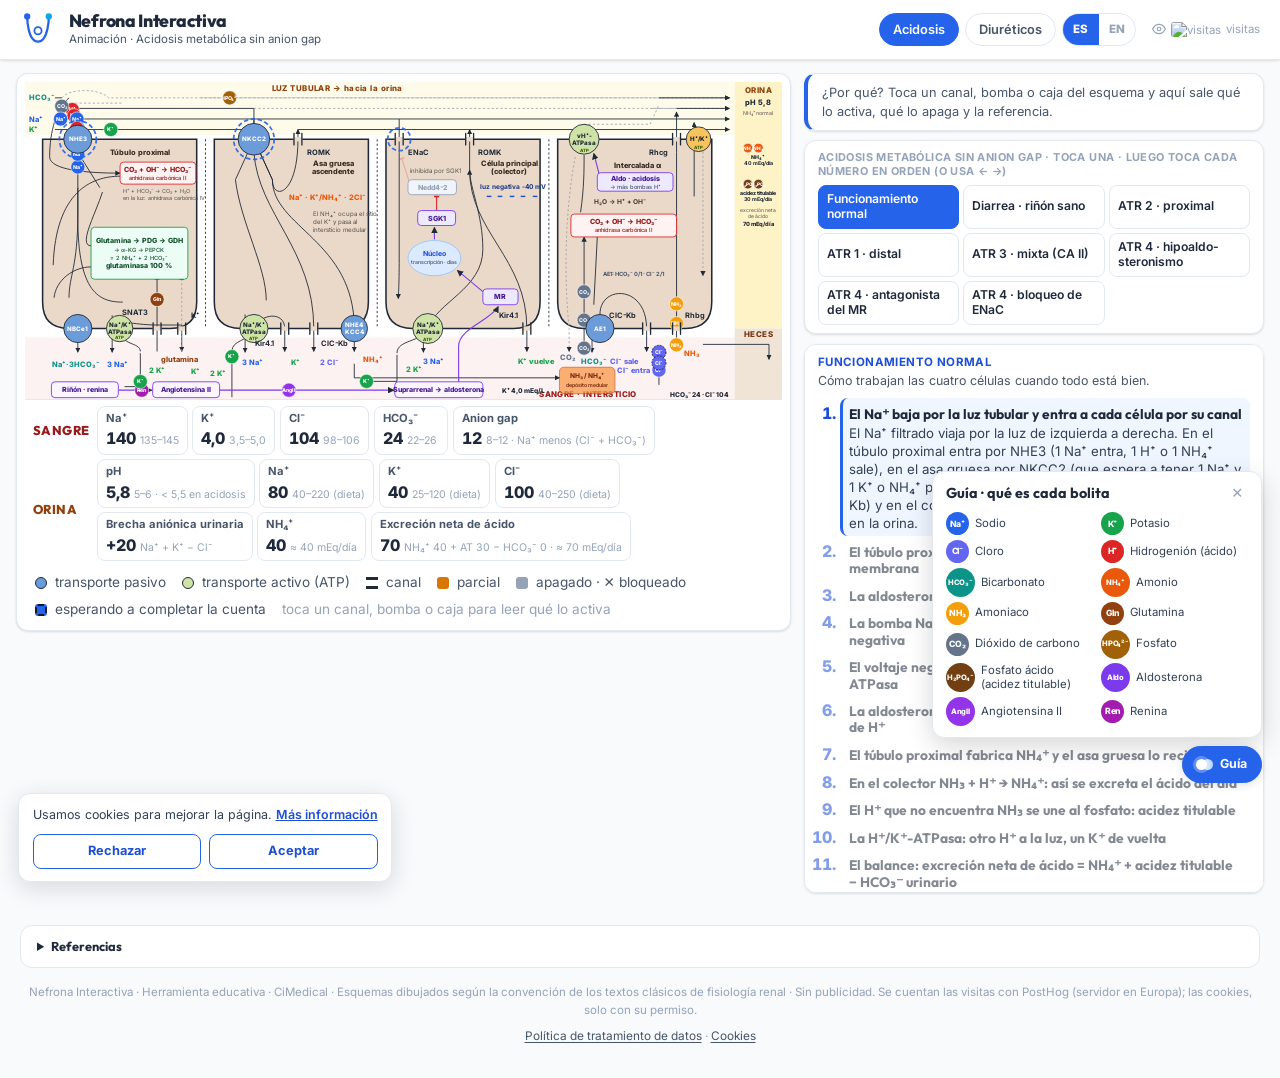
==== index.html @ efe3258b "Acidosis: la vista lado a lado carga las células por tandas, al acercarse (antes todas de golpe) Co-" ====
<!DOCTYPE html>
<html lang="es">
<head>
  <meta charset="UTF-8" />
  <meta name="viewport" content="width=device-width, initial-scale=1.0" />
  <title>Nefrona Interactiva — Acidosis metabólica sin anion gap</title>
  <meta name="description" content="Animación educativa: las cuatro células del nefrón de proximal a distal, los iones viajando por sus canales, y qué se daña (y en qué orden) en cada acidosis tubular renal: tipos 1, 2, 3 y 4, con la célula normal junto a la enferma." />
  <link rel="preconnect" href="https://fonts.googleapis.com" />
  <link rel="preconnect" href="https://fonts.gstatic.com" crossorigin />
  <link href="https://fonts.googleapis.com/css2?family=Inter:wght@400;500;600;700;800&family=Outfit:wght@500;600;700;800&display=swap" rel="stylesheet" />
  <link rel="stylesheet" href="style.css?v=21" />
</head>
<body class="pagina-animacion">

<header class="site-header">
  <div class="header-inner">
    <div class="logo">
      <svg class="logo-icon" viewBox="0 0 40 40" fill="none" aria-hidden="true">
        <path d="M8 6 C8 6 8 34 20 34 C32 34 32 6 32 6" stroke="#2563eb" stroke-width="2.5" stroke-linecap="round"/>
        <circle cx="8" cy="6" r="3.5" fill="#2563eb"/><circle cx="32" cy="6" r="3.5" fill="#0ea5e9"/>
        <circle cx="20" cy="22" r="4" fill="#fff" stroke="#2563eb" stroke-width="2"/>
      </svg>
      <div>
        <div class="logo-title">Nefrona Interactiva</div>
        <div class="logo-sub" data-i18n="ac.logosub">Animación · Acidosis metabólica sin anion gap</div>
      </div>
    </div>
    <nav class="header-right nav">
      <a class="nav-link activo" href="index.html" data-i18n="nav.acidosis">Acidosis</a>
      <a class="nav-link" href="diureticos.html" data-i18n="nav.diureticos">Diuréticos</a>
      <div class="lang-switch" id="dm-lang" role="group" data-i18n-title="lang.titulo" title="Idioma / Language">
        <button type="button" data-lang="es">ES</button>
        <button type="button" data-lang="en">EN</button>
      </div>
      <span class="visit-counter" title="Visitas totales del sitio (hits.sh): cuenta cargas de página, no identifica personas">
        <svg viewBox="0 0 24 24" fill="none" stroke="currentColor" stroke-width="2" width="14" height="14" aria-hidden="true"><path d="M1 12s4-8 11-8 11 8 11 8-4 8-11 8-11-8-11-8z"/><circle cx="12" cy="12" r="3"/></svg>
        <img class="visit-badge" alt="visitas" src="https://hits.sh/nefrona-interactiva.com.svg?label=%20&amp;style=flat-square&amp;color=64748b"> visitas
      </span>
    </nav>
  </div>
</header>

<main class="anim-layout">

  <section class="card anim-card" id="anim-card">
    <svg id="svg-nefron" viewBox="0 0 1720 720" xmlns="http://www.w3.org/2000/svg" role="img" aria-label="Las cuatro células del nefrón en fila, de proximal a distal, con la luz tubular arriba y la sangre abajo"></svg>
    <div class="lab-franja" id="lab-franja">
      <div class="lab-fila"><span class="lab-titulo" data-i18n="ac.sangre">Sangre</span><div class="lab-celdas" id="lab-sangre"></div></div>
      <div class="lab-fila"><span class="lab-titulo" data-i18n="ac.orina">Orina</span><div class="lab-celdas" id="lab-orina"></div></div>
    </div>
    <div class="leyenda grande">
      <span><i class="sw circ pasivo"></i> <span data-i18n="ac.pasivo">transporte pasivo</span></span><span><i class="sw circ activo"></i> <span data-i18n="ac.activo">transporte activo (ATP)</span></span><span><i class="sw canalito"></i> <span data-i18n="ac.canal">canal</span></span>
      <span><i class="sw parcial"></i> <span data-i18n="ac.parcial">parcial</span></span><span><i class="sw off"></i> <span data-i18n="ac.apagado">apagado · ✕ bloqueado</span></span><span><i class="sw espera"></i> <span data-i18n="ac.esperando">esperando a completar la cuenta</span></span>
      <span class="leyenda-sep" data-i18n="ac.tocaCanal">toca un canal, bomba o caja para leer qué lo activa</span>
    </div>
  </section>

  <aside class="anim-panel" id="anim-panel">
    <section id="tarjeta" class="card tarjeta">
      <p class="tarjeta-texto tarjeta-pista"><span data-i18n="ac.porque">¿Por qué? Toca un canal, bomba o caja del esquema y aquí sale qué lo activa, qué lo apaga y la referencia.</span></p>
    </section>

    <section class="anim-controles card">
      <div class="mec-label"><span data-i18n="ac.elige">Acidosis metabólica sin anion gap · toca una · luego toca cada número en orden (o usa ← →)</span></div>
      <div class="atr-botones">
        <button class="atr-btn activo" data-atr="normal" data-i18n="ac.btn.normal">Funcionamiento normal</button>
        <button class="atr-btn" data-atr="diarrea" data-i18n="ac.btn.diarrea">Diarrea · riñón sano</button>
        <button class="atr-btn" data-atr="atr2" data-i18n="ac.btn.atr2">ATR 2 · proximal</button>
        <button class="atr-btn" data-atr="atr1" data-i18n="ac.btn.atr1">ATR 1 · distal</button>
        <button class="atr-btn" data-atr="atr3" data-i18n="ac.btn.atr3">ATR 3 · mixta (CA II)</button>
        <button class="atr-btn" data-atr="atr4h" data-i18n="ac.btn.atr4h">ATR 4 · hipoaldo-steronismo</button>
        <button class="atr-btn" data-atr="atr4r" data-i18n="ac.btn.atr4r">ATR 4 · antagonista del MR</button>
        <button class="atr-btn" data-atr="atr4v" data-i18n="ac.btn.atr4v">ATR 4 · bloqueo de ENaC</button>
      </div>
    </section>

    <section class="card atr-card" id="atr-card">
      <div class="paso-num" id="atr-nombre">—</div>
      <p class="atr-causas" id="atr-causas"></p>
      <ol class="atr-pasos" id="atr-pasos"></ol>
    </section>
  </aside>
</main>

<!-- Vista «normal junto a la enfermedad»: se abre al elegir una enfermedad (js/acidosis-comparar.js) -->
<div class="cmp-vista" id="cmp-vista">
  <section class="card cmp-barra">
    <div class="mec-label"><span data-i18n="cmp.elige">Acidosis metabólica sin anion gap · toca una · luego toca cada paso en orden</span></div>
    <div class="cmp-botones">
      <button class="atr-btn" data-atr="normal" data-i18n="ac.btn.normal">Funcionamiento normal</button>
      <button class="atr-btn" data-atr="diarrea" data-i18n="ac.btn.diarrea">Diarrea · riñón sano</button>
      <button class="atr-btn" data-atr="atr2" data-i18n="ac.btn.atr2">ATR 2 · proximal</button>
      <button class="atr-btn" data-atr="atr1" data-i18n="ac.btn.atr1">ATR 1 · distal</button>
      <button class="atr-btn" data-atr="atr3" data-i18n="ac.btn.atr3">ATR 3 · mixta (CA II)</button>
      <button class="atr-btn" data-atr="atr4h" data-i18n="ac.btn.atr4h">ATR 4 · hipoaldo-steronismo</button>
      <button class="atr-btn" data-atr="atr4r" data-i18n="ac.btn.atr4r">ATR 4 · antagonista del MR</button>
      <button class="atr-btn" data-atr="atr4v" data-i18n="ac.btn.atr4v">ATR 4 · bloqueo de ENaC</button>
      <label class="cmp-check"><input type="checkbox" id="cmp-resaltar" checked /> <span data-i18n="cmp.resaltar">Resaltar lo afectado</span></label>
    </div>
  </section>
  <section class="card cmp-cab">
    <h1 id="cmp-nombre">—</h1>
    <p id="cmp-causas"></p>
    <p class="cmp-toca" data-i18n="ac.tocaCanal">toca un canal, bomba o caja para leer qué lo activa</p>
  </section>
  <div id="cmp-etapas"></div>
  <div id="cmp-sondas"></div>
  <section class="card tarjeta cmp-tarjeta" id="cmp-tarjeta" hidden></section>
</div>

<footer class="site-footer">
  <details class="refs">
    <summary data-i18n="ac.biblio">Referencias</summary>
    <ol id="lista-refs"></ol>
  </details>
  <p class="footer-firma" data-i18n="ac.pie">Nefrona Interactiva · Herramienta educativa · CiMedical · Esquemas dibujados según la convención de los textos clásicos de fisiología renal · Sin publicidad. Se cuentan las visitas con PostHog (servidor en Europa); las cookies, solo con su permiso.</p>
  <p class="pie-legal"><a href="privacidad.html" data-i18n="leg.privacidad">Política de tratamiento de datos</a>
    · <a href="#" data-cookies data-i18n="leg.cookies">Cookies</a></p>
</footer>

<script src="js/i18n.js?v=19"></script>
<script src="js/analitica.js?v=18"></script>
<script src="js/particulas.js?v=18"></script>
<script src="js/leyenda.js?v=18"></script>
<script src="js/refs.js?v=18"></script>
<script src="js/nefron-fila.js?v=20"></script>
<script src="js/atr.js?v=20"></script>
<script src="js/acidosis-en.js?v=20"></script>
<script src="js/acidosis-i18n.js?v=20"></script>
<script src="js/acidosis-comparar.js?v=21"></script>
<script>
  // Referencias de las bolitas, flotante, visible mientras corre la animación
  NI.leyenda.crear({ iones: ['na','k','cl','h','hco3','nh4','nh3','gln','co2','hpo4','h2po4','aldo','angii','renina'] });
</script>
</body>
</html>
---- style.css ----
/* ============================================================
   NEFRONA INTERACTIVA — Estilos (misma familia visual que Velocímetro Renal)
   ============================================================ */
*, *::before, *::after { box-sizing: border-box; margin: 0; padding: 0; }

:root {
  --primary: #2563eb; --primary-dark: #1d4ed8; --primary-light: #eff6ff; --primary-mid: #bfdbfe;
  --accent: #0ea5e9;
  --dark: #1e293b; --text: #334155; --text-secondary: #475569; --text-muted: #94a3b8;
  --border: #e2e8f0; --bg: #f8fafc; --bg-card: #ffffff; --white: #fff;
  --ok: #2563eb; --parcial: #d97706; --off: #94a3b8;
  --verde: #16a34a; --ambar: #d97706; --rojo: #dc2626;
  --na: #2563eb; --k: #16a34a; --agua: #0ea5e9;
  --luz: #fef3c7; --sangre: #fee2e2;
  --radius-lg: 12px; --radius-md: 8px;
  --shadow-card: 0 1px 3px rgba(0,0,0,.08), 0 1px 2px rgba(0,0,0,.05);
}

html { scroll-behavior: smooth; }
body { font-family: 'Inter', system-ui, sans-serif; background: var(--bg); color: var(--text); line-height: 1.5; min-height: 100vh; }

/* ── Cabecera ── */
.visit-counter { display: inline-flex; align-items: center; gap: .3rem; font-size: .72rem; color: var(--text-muted); margin-left: .6rem; white-space: nowrap; }
.visit-badge { height: 15px; width: auto; display: block; border-radius: 3px; }
.site-header { position: sticky; top: 0; z-index: 50; background: var(--white); border-bottom: 1px solid var(--border); box-shadow: var(--shadow-card); }
.header-inner { max-width: 1480px; margin: 0 auto; padding: .7rem 1.25rem; display: flex; align-items: center; justify-content: space-between; gap: 1rem; }
.logo { display: flex; align-items: center; gap: .8rem; }
.logo-icon { width: 36px; height: 36px; flex-shrink: 0; }
.logo-title { font-family: 'Outfit', sans-serif; font-size: 1.1rem; font-weight: 800; color: var(--dark); letter-spacing: -.3px; line-height: 1.1; }
.logo-sub { font-size: .72rem; color: var(--text-secondary); }
.badge-version { font-size: .7rem; font-weight: 600; color: var(--primary-dark); background: var(--primary-light); border: 1px solid var(--primary-mid); padding: .25rem .6rem; border-radius: 999px; white-space: nowrap; }

/* ── Layout ── */
.layout { max-width: 1480px; margin: 0 auto; padding: 1rem 1.25rem 2rem; display: grid; grid-template-columns: 290px minmax(0, 1fr) 300px; gap: 1rem; align-items: start; }
.card { background: var(--bg-card); border: 1px solid var(--border); border-radius: var(--radius-lg); box-shadow: var(--shadow-card); }
.panel { background: var(--bg-card); border: 1px solid var(--border); border-radius: var(--radius-lg); box-shadow: var(--shadow-card); padding: 1rem; position: sticky; top: 72px; max-height: calc(100vh - 88px); overflow: auto; }
.panel-title { font-family: 'Outfit', sans-serif; font-size: 1rem; font-weight: 700; color: var(--dark); margin-bottom: .35rem; }
.panel-title + .panel-title, .panel-title:not(:first-child) { margin-top: 1rem; }
.panel-subtitle { font-family: 'Outfit', sans-serif; font-size: .85rem; font-weight: 700; color: var(--text-secondary); margin: 1rem 0 .3rem; text-transform: uppercase; letter-spacing: .4px; }
.panel-hint { font-size: .75rem; color: var(--text-secondary); margin-bottom: .75rem; }

/* ── Causas ── */
.causa { margin-bottom: .7rem; }
.causa label { display: flex; justify-content: space-between; align-items: baseline; font-size: .82rem; font-weight: 600; color: var(--dark); }
.causa label b { font-weight: 700; color: var(--primary-dark); font-variant-numeric: tabular-nums; }
.causa small { display: block; font-size: .7rem; color: var(--text-muted); line-height: 1.3; }
.causa input[type=range] { width: 100%; margin: .2rem 0; accent-color: var(--primary); cursor: pointer; }
.causa.activa label span { color: var(--primary-dark); }
.causa.activa label b { color: var(--rojo); }
.contexto label b { color: var(--text-secondary); }

.btn { font: inherit; font-size: .82rem; font-weight: 600; padding: .5rem .9rem; border-radius: var(--radius-md); border: 1px solid var(--border); background: var(--white); color: var(--dark); cursor: pointer; transition: all .15s; }
.btn:hover { border-color: var(--primary-mid); background: var(--primary-light); }
.btn-primary { background: var(--primary); color: var(--white); border-color: var(--primary); }
.btn-primary:hover { background: var(--primary-dark); color: var(--white); }
.btn-secondary { width: 100%; margin-top: .8rem; }

/* ── Reloj ── */
.reloj { display: flex; align-items: center; gap: 1rem; padding: .7rem 1rem; margin-bottom: 1rem; flex-wrap: wrap; }
.reloj-dia { display: flex; flex-direction: column; min-width: 92px; }
.reloj-label { font-size: .68rem; text-transform: uppercase; letter-spacing: .4px; color: var(--text-muted); font-weight: 600; }
#dia { font-family: 'Outfit', sans-serif; font-size: 1.5rem; font-weight: 800; color: var(--dark); line-height: 1; font-variant-numeric: tabular-nums; }
.reloj-barra { flex: 1; height: 8px; background: var(--border); border-radius: 999px; overflow: hidden; min-width: 120px; }
#dia-barra { height: 100%; width: 0%; background: linear-gradient(90deg, var(--accent), var(--primary)); transition: width .2s linear; }
.reloj-botones { display: flex; align-items: center; gap: .5rem; flex-shrink: 0; }
.velocidad { display: flex; flex-shrink: 0; border: 1px solid var(--border); border-radius: var(--radius-md); overflow: hidden; }
.btn-vel { font: inherit; font-size: .78rem; font-weight: 600; padding: .45rem .6rem; border: none; background: var(--white); color: var(--text-secondary); cursor: pointer; white-space: nowrap; }
.btn-vel + .btn-vel { border-left: 1px solid var(--border); }
.btn-vel.activo { background: var(--primary-light); color: var(--primary-dark); }

/* ── SVG ── */
.svg-card { padding: .5rem; }
.banda-luz { fill: var(--luz); }
.banda-sangre { fill: var(--sangre); }
.banda-titulo { font-size: 12px; font-weight: 800; letter-spacing: 1px; fill: #92400e; }
.banda-sangre ~ .banda-titulo:nth-of-type(2) { fill: #991b1b; }
.banda-valores text { font-size: 13px; font-weight: 600; fill: #78350f; }
#sangre-valores text { fill: #991b1b; }
.banda-valores tspan { font-weight: 800; }
.celula { fill: #f1f5f9; stroke: #cbd5e1; stroke-width: 2; }
.celula-titulo { font-size: 14px; font-weight: 700; fill: var(--text-secondary); text-anchor: middle; }
.membrana { stroke: var(--dark); stroke-width: 4; stroke-linecap: round; }
.membrana-label { font-size: 10px; fill: var(--text-muted); font-weight: 600; }

.flujo { fill: none; stroke-width: 6; stroke-linecap: round; transition: stroke-width .3s, opacity .3s; }
.flujo.na { stroke: var(--na); }
.flujo.k { stroke: var(--k); }
.flujo.agua { stroke: var(--agua); stroke-width: 3; stroke-dasharray: 6 6; opacity: .7; }
.ion-label { font-size: 13px; font-weight: 800; }
.ion-label.na { fill: var(--na); } .ion-label.k { fill: var(--k); } .ion-label.agua { fill: var(--agua); }

.canal, .bomba, .caja, .nucleo, .voltimetro { cursor: pointer; }
.canal .sub, .bomba .sub { fill: var(--ok); stroke: var(--white); stroke-width: 2; transition: fill .3s; }
.canal.parcial .sub, .bomba.parcial .sub { fill: var(--parcial); }
.canal.off .sub, .bomba.off .sub { fill: var(--off); }
.canal .x { display: none; font-size: 18px; font-weight: 800; fill: var(--rojo); text-anchor: middle; }
.canal.off .x { display: block; }
.canal-nombre { font-size: 12px; font-weight: 700; fill: var(--dark); text-anchor: middle; }
.bomba-atp { font-size: 10px; font-weight: 800; fill: var(--white); text-anchor: middle; }
.hit { fill: transparent; }
.canal:hover .sub, .bomba:hover .sub { filter: brightness(1.15); }
.canal.seleccionado .canal-nombre, .bomba.seleccionado .canal-nombre { fill: var(--primary-dark); text-decoration: underline; }

.via { fill: none; stroke: #7c3aed; stroke-width: 2.5; transition: opacity .3s; }
.via.inhib { stroke: var(--rojo); }
.via.tenue { stroke-dasharray: 5 5; opacity: .5; }
.via-label { font-size: 11px; font-weight: 700; fill: #6d28d9; }
.via-nota { font-size: 11px; fill: var(--text-muted); }
.caja rect:not(.hit) { fill: #ede9fe; stroke: #7c3aed; stroke-width: 2; transition: opacity .3s; }
.caja text { font-size: 13px; font-weight: 800; fill: #4c1d95; text-anchor: middle; }
.caja.apagada rect:not(.hit) { fill: #f1f5f9; stroke: var(--off); }
.caja.apagada text { fill: var(--off); }
.aldo-dots circle { fill: #7c3aed; transition: opacity .3s; }
.nucleo ellipse { fill: #dbeafe; stroke: #93c5fd; stroke-width: 2; }
.nucleo text { font-size: 13px; font-weight: 700; fill: var(--primary-dark); text-anchor: middle; }
.nucleo .nucleo-sub { font-size: 10px; font-weight: 500; fill: var(--text-secondary); }

.volt-titulo { font-size: 11px; font-weight: 700; fill: var(--text-secondary); text-anchor: middle; }
.volt-marco { fill: var(--white); stroke: var(--border); stroke-width: 2; }
.volt-barra { fill: url(#gradVolt); fill: #2563eb; opacity: .85; transition: height .3s, y .3s; }
.volt-tick { font-size: 9px; fill: var(--text-muted); text-anchor: end; }
.volt-val { font-family: 'Outfit', sans-serif; font-size: 16px; font-weight: 800; fill: var(--dark); text-anchor: middle; }

.leyenda { display: flex; flex-wrap: wrap; gap: .4rem 1rem; padding: .5rem .6rem .2rem; font-size: .72rem; color: var(--text-secondary); }
.leyenda .sw { display: inline-block; width: 12px; height: 12px; border-radius: 3px; vertical-align: -2px; margin-right: 4px; }
.sw.ok { background: var(--ok); } .sw.parcial { background: var(--parcial); } .sw.off { background: var(--off); }
.leyenda-sep { color: var(--text-muted); }

/* ── Tarjeta ¿por qué? ── */
.tarjeta { margin-top: 1rem; padding: .9rem 1rem; border-left: 4px solid var(--primary); min-height: 84px; }
.tarjeta-titulo { font-family: 'Outfit', sans-serif; font-weight: 700; color: var(--dark); margin-bottom: .3rem; }
.tarjeta-texto { font-size: .86rem; color: var(--text); }
.tarjeta-refs { margin-top: .4rem; font-size: .74rem; color: var(--text-secondary); }
.tarjeta-refs a { color: var(--primary-dark); text-decoration: none; }
.tarjeta-refs a:hover { text-decoration: underline; }
.tarjeta-estado { display: inline-block; margin-top: .4rem; font-size: .74rem; font-weight: 700; padding: .15rem .5rem; border-radius: 999px; background: var(--primary-light); color: var(--primary-dark); }

/* ── Cascada ── */
.cascada { margin-top: 1rem; padding: .9rem 1rem; }
.cascada-titulo { font-family: 'Outfit', sans-serif; font-weight: 700; color: var(--dark); margin-bottom: .4rem; }
.cascada-pasos { display: flex; flex-wrap: wrap; gap: .4rem; list-style: none; counter-reset: paso; }
.cascada-pasos li { counter-increment: paso; font-size: .76rem; padding: .3rem .6rem .3rem .4rem; border: 1px solid var(--border); border-radius: 999px; color: var(--text-muted); background: var(--bg); transition: all .3s; }
.cascada-pasos li::before { content: counter(paso); display: inline-block; width: 18px; height: 18px; line-height: 18px; text-align: center; border-radius: 50%; background: var(--border); color: var(--text-secondary); font-weight: 700; font-size: .68rem; margin-right: .4rem; }
.cascada-pasos li.activo { color: var(--dark); border-color: var(--primary-mid); background: var(--primary-light); }
.cascada-pasos li.activo::before { background: var(--primary); color: var(--white); }
.cascada-pasos li.fuerte { border-color: #fca5a5; background: #fef2f2; }
.cascada-pasos li.fuerte::before { background: var(--rojo); color: var(--white); }

/* ── Labs ── */
.labs { width: 100%; border-collapse: collapse; font-size: .82rem; margin-bottom: .6rem; }
.labs td { padding: .3rem .2rem; border-bottom: 1px solid var(--border); }
.labs td:first-child { color: var(--text-secondary); font-weight: 500; }
.labs .val { text-align: right; font-weight: 700; color: var(--dark); font-variant-numeric: tabular-nums; }
.labs .unit { font-size: .68rem; color: var(--text-muted); padding-left: .3rem; white-space: nowrap; }
.labs .flag { text-align: right; font-weight: 800; width: 1.6rem; }
.labs tr.alto .val, .labs tr.alto .flag { color: var(--rojo); }
.labs tr.bajo .val, .labs tr.bajo .flag { color: var(--rojo); }
.labs tr.leve .val, .labs tr.leve .flag { color: var(--ambar); }
.labs tr.ok .flag { color: var(--verde); }
.labs-nota { font-size: .72rem; color: var(--text-secondary); margin-top: .4rem; line-height: 1.4; }

.spark { margin: .2rem 0 .7rem; }
.spark-label { font-size: .68rem; color: var(--text-muted); font-weight: 600; margin-bottom: .1rem; }
.spark svg { width: 100%; height: 50px; display: block; background: var(--bg); border: 1px solid var(--border); border-radius: 6px; }
.spark polyline { fill: none; stroke: var(--primary); stroke-width: 2; vector-effect: non-scaling-stroke; }
.spark line.ref { stroke: var(--text-muted); stroke-dasharray: 3 3; vector-effect: non-scaling-stroke; }
.spark text { font-size: 9px; fill: var(--text-muted); }

/* ── Pie ── */
.site-footer { max-width: 1480px; margin: 0 auto; padding: 0 1.25rem 2rem; font-size: .8rem; color: var(--text-secondary); }
.site-footer details { background: var(--bg-card); border: 1px solid var(--border); border-radius: var(--radius-lg); padding: .7rem 1rem; margin-bottom: .6rem; }
.site-footer summary { cursor: pointer; font-weight: 700; color: var(--dark); font-family: 'Outfit', sans-serif; }
.refs ol { margin: .6rem 0 0 1.2rem; font-size: .76rem; line-height: 1.45; }
.refs li { margin-bottom: .3rem; }
.refs a { color: var(--primary-dark); text-decoration: none; }
.refs a:hover { text-decoration: underline; }
.limites p { margin-top: .5rem; }
.footer-firma { text-align: center; font-size: .72rem; color: var(--text-muted); margin-top: 1rem; }

/* ── Responsive ── */
@media (max-width: 1180px) {
  .layout { grid-template-columns: 260px minmax(0, 1fr); }
  .panel-labs { grid-column: 1 / -1; position: static; max-height: none; }
  .panel-labs .labs { display: inline-table; width: 48%; vertical-align: top; }
  .panel-labs .spark { display: inline-block; width: 48%; vertical-align: top; margin-right: 1%; }
}
@media (max-width: 760px) {
  .layout { grid-template-columns: 1fr; padding: .75rem 1rem 1.5rem; }
  .panel { position: static; max-height: none; }
  .panel-labs .labs, .panel-labs .spark { width: 100%; display: block; }
  .header-inner { padding: .6rem 1rem; }
  .logo-sub { display: none; }
  .reloj { gap: .6rem; }
  .reloj-barra { order: 3; width: 100%; flex-basis: 100%; }
}

/* ── Fase 3: mapa, RAAS, pestañas, partículas ── */
.svg-titulo { font-family: 'Outfit', sans-serif; font-weight: 700; font-size: .9rem; color: var(--dark); padding: .35rem .6rem 0; }
.svg-ayuda { font-family: 'Inter', sans-serif; font-weight: 500; font-size: .72rem; color: var(--text-muted); margin-left: .5rem; }
.svg-card + .svg-card { margin-top: 1rem; }
#svg-nefron, #svg-raas { width: 100%; height: auto; display: block; font-family: 'Inter', system-ui, sans-serif; }
.guias path { fill: none; stroke: #cbd5e1; stroke-width: 2; stroke-dasharray: 4 5; opacity: .7; }
.particula text { pointer-events: none; }
.particula circle { stroke: rgba(255,255,255,.85); stroke-width: 1.5; }
.vista { width: 100%; height: auto; display: block; font-family: 'Inter', system-ui, sans-serif; }
.vista.oculta { display: none; }
.tabs { display: flex; gap: .4rem; margin: 1rem 0 .5rem; flex-wrap: wrap; }
.tab { font: inherit; font-size: .8rem; font-weight: 600; padding: .45rem .8rem; border-radius: 999px; border: 1px solid var(--border); background: var(--white); color: var(--text-secondary); cursor: pointer; }
.tab:hover { border-color: var(--primary-mid); }
.tab.activo { background: var(--primary); color: var(--white); border-color: var(--primary); }
.intersticio { fill: #fff7ed; stroke: #fdba74; stroke-dasharray: 4 4; }
.inter-titulo { font-size: 11px; font-weight: 800; letter-spacing: .8px; fill: #9a3412; }
.inter-pool { fill: #fb923c; opacity: .55; transition: opacity .4s; }
.inter-val { font-size: 12px; font-weight: 700; fill: #7c2d12; text-anchor: middle; }
.orina-titulo { font-size: 12px; font-weight: 800; fill: #92400e; }
.seg { cursor: pointer; }
.seg rect { fill: var(--white); stroke: var(--ok); stroke-width: 2.5; transition: stroke .3s, fill .3s; }
.seg.parcial rect { stroke: var(--parcial); fill: #fffbeb; }
.seg.off rect { stroke: var(--rojo); fill: #fef2f2; }
.seg text { font-size: 14px; font-weight: 700; fill: var(--dark); text-anchor: middle; }
.seg .seg-sub { font-size: 10px; font-weight: 500; fill: var(--text-secondary); }
.seg:hover rect { filter: brightness(.97); }
.seg.seleccionado rect { stroke-width: 4; }
.o-nota { font-size: 10px; font-weight: 700; fill: var(--rojo); text-anchor: middle; opacity: 0; transition: opacity .4s; }
.o-nota.visible { opacity: 1; }
.caja.raas rect:not(.hit) { fill: #faf5ff; }
.caja.raas text { font-size: 13px; }
.caja .caja-sub { font-size: 10px; font-weight: 500; fill: var(--text-secondary); }
.caja.raas.destino rect:not(.hit) { fill: var(--primary-light); stroke: var(--primary); }
.caja.raas.destino text { fill: var(--primary-dark); }
.marca text { font-size: 10.5px; fill: var(--text-muted); text-anchor: middle; }
.marca.activa text { fill: var(--rojo); font-weight: 700; }
.r-val { font-size: 11px; font-weight: 700; fill: #6d28d9; text-anchor: middle; }
.celula.alfa { fill: #fdf2f8; stroke: #f9a8d4; }
.celula.proximal { fill: #f0fdf4; stroke: #86efac; }
.celula.asa { fill: #fffbeb; stroke: #fcd34d; }
.sub.roja { fill: var(--rojo) !important; }
.sub.verdeazul { fill: #0d9488 !important; }
.sub.marron { fill: #92400e !important; }
.sub.naranja { fill: #ea580c !important; }
.bomba.parcial .sub.roja, .bomba.parcial .sub.verdeazul, .canal.parcial .sub.marron, .canal.parcial .sub.naranja { fill: var(--parcial) !important; }
.bomba.off .sub.roja, .bomba.off .sub.verdeazul, .canal.off .sub.marron, .canal.off .sub.naranja { fill: var(--off) !important; }
.sub.ancho { fill: var(--ok); }
.bomba-sub { font-size: 9px; font-weight: 600; fill: var(--white); text-anchor: middle; }
.ion-label.h { fill: var(--rojo); } .ion-label.hco3 { fill: #0d9488; } .ion-label.cl { fill: #6366f1; } .ion-label.nh3, .ion-label.nh4 { fill: #ea580c; } .ion-label.gln { fill: #92400e; } .ion-label.co2 { fill: #64748b; }
.caja.ca rect:not(.hit) { fill: #fef2f2; stroke: var(--rojo); }
.caja.ca text { fill: #991b1b; }
.caja.mito rect:not(.hit) { fill: #ecfdf5; stroke: #16a34a; }
.caja.mito text { fill: #14532d; }
.caja.mito.parcial rect:not(.hit) { fill: #fffbeb; stroke: var(--parcial); }
.caja.mito.off rect:not(.hit) { fill: #f1f5f9; stroke: var(--off); }
.caja.mito.off text { fill: var(--off); }
.caja-estado { font-size: 12px; font-weight: 800; }
.via-label.alerta { fill: var(--rojo); font-size: 12px; }
.via-label.oculta, .oculta-txt { display: none; }
.union line { stroke: var(--dark); stroke-width: 2; stroke-dasharray: 3 4; }
.union text { font-size: 9px; fill: var(--text-muted); }
.union { cursor: pointer; }
.deposito { fill: #fb923c; opacity: .5; transition: opacity .4s; stroke: #c2410c; }
.deposito-txt { font-size: 14px; font-weight: 800; fill: #7c2d12; text-anchor: middle; }
.rebote-x { pointer-events: none; }

/* ── Estilo esquema clásico (luz izquierda, célula arena, intersticio derecha) ── */
.zona-luz { fill: #fffbea; }
.zona-inter { fill: #fdf2f2; }
.zona-titulo { font-size: 15px; font-weight: 800; letter-spacing: .6px; fill: #6b4f3a; text-anchor: middle; }
.celula-cuerpo { fill: #ead9c9; stroke: #1f2937; stroke-width: 3.5; }
.vista .celula-titulo { font-size: 18px; }
.vista .valor { font-size: 14px; font-weight: 600; fill: #4b3a2d; }
.vista .valor tspan { font-weight: 800; }
.flecha { fill: none; stroke: #1f2937; stroke-width: 1.8; }
.flecha.tenue { stroke: #9ca3af; stroke-dasharray: 4 4; }
.flecha.via { stroke: #7c3aed; stroke-width: 2.2; transition: opacity .3s; }
.flecha.via.inhib { stroke: #dc2626; marker-end: url(#punta-inhib) !important; }
.ion-txt { font-size: 16px; font-weight: 800; fill: #1f2937; }
.ion-txt.na { fill: var(--na); } .ion-txt.k { fill: var(--k); } .ion-txt.h { fill: var(--rojo); } .ion-txt.hco3 { fill: #0d9488; } .ion-txt.cl { fill: #6366f1; } .ion-txt.nh3, .ion-txt.nh4 { fill: #ea580c; } .ion-txt.gln { fill: #92400e; } .ion-txt.co2 { fill: #64748b; } .ion-txt.agua { fill: var(--agua); }
.reaccion { font-size: 15px; font-weight: 700; fill: #4b3a2d; }
.glifo { cursor: pointer; }
.glifo.bomba .sub { stroke: #1f2937; stroke-width: 2; transition: fill .3s; }
.glifo.bomba.pasivo .sub { fill: #6b9bd8; }
.glifo.bomba.activo .sub { fill: #cfe3a6; }
.glifo.bomba.parcial .sub { fill: #f6c35c !important; }
.glifo.bomba.off .sub { fill: #cbd5e1 !important; }
.glifo-txt { font-size: 13px; font-weight: 800; fill: #1f2937; text-anchor: middle; }
.glifo.pasivo .glifo-txt { fill: #fff; }
.glifo-atp { font-size: 8px; font-weight: 800; fill: #3f6212; text-anchor: middle; }
.glifo-nombre { font-size: 16px; font-weight: 700; fill: #1f2937; text-anchor: middle; }
.glifo.canal .sub { stroke: #1f2937; stroke-width: 3; stroke-linecap: round; }
.glifo.canal.parcial .sub { stroke: #d97706; }
.glifo.canal.off .sub { stroke: #94a3b8; }
.canal-hueco { fill: #ead9c9; }
.glifo.canal .x { display: none; font-size: 16px; font-weight: 900; fill: var(--rojo); text-anchor: middle; }
.glifo.canal.off .x { display: block; }
.glifo.seleccionado .glifo-nombre, .glifo.seleccionado .glifo-txt { text-decoration: underline; }
.vista .caja rect:not(.hit) { fill: #efe6f9; stroke: #7c3aed; }
.vista .caja.ca rect:not(.hit) { fill: #e8e2f3; stroke: #8b7bb5; }
.vista .caja.ca text { fill: #3b2a66; font-size: 12px; }
.vista .caja.mito rect:not(.hit) { fill: #e3efd3; stroke: #4d7c0f; }
.vista .caja.mito text { fill: #1f3a0a; font-size: 12px; }
.vista .caja.mito.parcial rect:not(.hit) { fill: #fdf3d7; stroke: #d97706; }
.vista .caja.mito.off rect:not(.hit) { fill: #e5e7eb; stroke: #94a3b8; }
.vista .caja .caja-estado { font-size: 11.5px; font-weight: 800; }
.vista .nucleo ellipse { fill: #f5ede4; stroke: #8b6b4f; }
.vista .nucleo text { fill: #4b3a2d; }
.deposito-sub { font-size: 10px; fill: #7c2d12; text-anchor: middle; }
.vista .deposito { opacity: .5; }
.vista .union line { stroke: #1f2937; stroke-width: 2; stroke-dasharray: 4 4; }
.sw.circ { border-radius: 50%; border: 1.5px solid #1f2937; }
.sw.circ.pasivo { background: #6b9bd8; } .sw.circ.activo { background: #cfe3a6; }
.sw.canalito { background: linear-gradient(#1f2937 0 25%, transparent 25% 75%, #1f2937 75% 100%); border-radius: 0; }

/* ── Navegación entre páginas ── */
.nav { display: flex; gap: .4rem; }
.nav-link { font-size: .8rem; font-weight: 600; padding: .4rem .8rem; border-radius: 999px; border: 1px solid var(--border); color: var(--text-secondary); text-decoration: none; }
.nav-link.activo { background: var(--primary); color: var(--white); border-color: var(--primary); }

/* ── Página de animación paso a paso ── */
.anim-layout { max-width: 1900px; margin: 0 auto; padding: .8rem 1rem 2rem; display: grid; gap: .8rem; grid-template-columns: minmax(0, 1fr) 460px; align-items: start; }
.anim-panel { position: sticky; top: 66px; display: flex; flex-direction: column; gap: .6rem; max-height: calc(100vh - 80px); }
.anim-controles { padding: .55rem .8rem; display: grid; gap: .4rem; }
.mecanismos { display: flex; flex-wrap: wrap; gap: .4rem; align-items: center; }
.mec-label { font-size: .68rem; line-height: 1.3; text-transform: uppercase; letter-spacing: .4px; color: var(--text-muted); font-weight: 700; width: 100%; }
.mec { font: inherit; font-size: .84rem; font-weight: 600; padding: .45rem .8rem; border-radius: var(--radius-md); border: 1px solid var(--border); background: var(--white); color: var(--dark); cursor: pointer; text-align: left; }
.mec:hover { border-color: var(--primary-mid); background: var(--primary-light); }
.mec.activo { background: var(--primary); color: var(--white); border-color: var(--primary); }
.paso-card { min-height: 90px; }
.paso-num { font-size: .72rem; text-transform: uppercase; letter-spacing: .4px; color: var(--primary-dark); font-weight: 700; }
.paso-titulo { font-family: 'Outfit', sans-serif; font-size: 1.2rem; font-weight: 800; color: var(--dark); line-height: 1.2; margin: .15rem 0 .3rem; }
.paso-texto { font-size: .98rem; color: var(--text); line-height: 1.45; }
.paso-botones { display: flex; gap: .4rem; }
.paso-botones .btn { font-size: .95rem; padding: .55rem .9rem; flex: 1; white-space: nowrap; }
.paso-progreso { display: flex; gap: .3rem; }
.paso-progreso i { flex: 1; height: 6px; border-radius: 999px; background: var(--border); }
.paso-progreso i.hecho { background: var(--primary); }
.tarjeta { position: relative; }
.tarjeta-cerrar { display: none; position: absolute; top: .5rem; right: .6rem; font: inherit; font-size: 1rem; font-weight: 700; border: 1px solid var(--border); background: var(--white); border-radius: 999px; width: 30px; height: 30px; cursor: pointer; color: var(--text-secondary); }
.leyenda .sw.espera { border: 2px dashed #111827; background: #2563eb; }
.anim-card { padding: .5rem; }
/* alto fijado para que se vean al menos tres células a la vez; el ancho sale de la proporción */
#svg-nefron { width: 100%; height: auto; display: block; margin: 0 auto; font-family: 'Inter', system-ui, sans-serif; }
.ver-barra { display: flex; align-items: center; gap: .4rem; flex-wrap: wrap; padding: .2rem .4rem .5rem; font-size: .78rem; color: var(--text-secondary); }
.ver-label { font-weight: 700; text-transform: uppercase; letter-spacing: .4px; font-size: .7rem; color: var(--text-muted); }
.ver-btn { font: inherit; font-size: .78rem; font-weight: 600; padding: .3rem .7rem; border-radius: 999px; border: 1px solid var(--border); background: var(--white); color: var(--dark); cursor: pointer; }
.ver-btn.activo { background: var(--primary); color: var(--white); border-color: var(--primary); }
.ver-nota { font-size: .7rem; color: var(--text-muted); }
.leyenda.grande { font-size: .85rem; }
.pagina-animacion .tarjeta-texto { font-size: .9rem; }
.pagina-animacion .tarjeta { padding: .55rem .9rem; min-height: 0; margin-top: 0; }
.tarjeta-pista { font-size: .8rem !important; color: var(--text-secondary); }

/* esquema paralelo */
.np-luz { fill: #fffbea; } .np-sangre { fill: #fdf2f2; } .np-orina { fill: #fef3c7; } .np-heces { fill: #efe4d6; }
.np-banda-titulo.heces { fill: #78350f; }
.np-banda-titulo.celulas { fill: #57534e; font-size: 15px; letter-spacing: .5px; }
.np-banda-titulo { font-size: 18px; font-weight: 800; letter-spacing: 1px; fill: #92400e; }
.np-banda-titulo.sangre { fill: #991b1b; }
.np-celula { fill: #ead9c9; stroke: #1f2937; stroke-width: 3.5; }
.np-celula-titulo { font-size: 17px; font-weight: 800; fill: #3b2f26; text-anchor: middle; }
.np-flecha { fill: none; stroke: #1f2937; stroke-width: 2; }
.np-flecha.tenue { stroke: #9ca3af; stroke-dasharray: 5 5; }
.np-flecha.via { stroke: #7c3aed; stroke-width: 2.5; }
.np-flecha.via.inhib { stroke: #dc2626; }
.np-ion { font-size: 17px; font-weight: 800; fill: #1f2937; }
.np-ion.na { fill: var(--na); } .np-ion.k { fill: var(--k); } .np-ion.h { fill: var(--rojo); } .np-ion.hco3 { fill: #0d9488; } .np-ion.cl { fill: #6366f1; } .np-ion.nh4 { fill: #ea580c; } .np-ion.gln { fill: #92400e; } .np-ion.co2 { fill: #64748b; }
.np-nota { font-size: 14px; fill: #57534e; }
.np-reaccion { font-size: 15px; font-weight: 700; fill: #4b3a2d; }
.np-union { stroke: #1f2937; stroke-width: 2; stroke-dasharray: 5 5; }
#svg-nefron .glifo-nombre { font-size: 17px; }
#svg-nefron .glifo-txt { font-size: 14px; }
#svg-nefron .glifo-atp { font-size: 10px; }
#svg-nefron .caja text { font-size: 16px; }
#svg-nefron .caja .caja-sub { font-size: 13px; }
#svg-nefron .nucleo text { font-size: 16px; }
#svg-nefron .nucleo .nucleo-sub { font-size: 12px; }
#svg-nefron .canal-hueco { fill: #ead9c9; }
.np-carga { font-size: 20px; font-weight: 900; fill: #1d4ed8; letter-spacing: 4px; }
.np-carga.perdida { fill: #9ca3af; }
.np-carga-txt { font-size: 15px; font-weight: 700; fill: #1e3a8a; }
.np-pila-txt { font-size: 15px; font-weight: 800; fill: #1f2937; }
.np-cola-txt { font-size: 13px; font-weight: 700; fill: #475569; }
.particula.aparcada circle { stroke: #111827; stroke-width: 2; stroke-dasharray: 4 3; }
.np-pila circle { stroke: #fff; stroke-width: 1.5; }
.np-pila text { font-size: 11px; font-weight: 800; fill: #fff; text-anchor: middle; pointer-events: none; }
.np-deposito { fill: #fb923c; stroke: #c2410c; stroke-width: 2; }
.np-deposito-txt { font-size: 15px; font-weight: 800; fill: #7c2d12; text-anchor: middle; }
.resalte { animation: pulso 1.2s ease-in-out infinite; }
@keyframes pulso { 0%, 100% { filter: drop-shadow(0 0 0 rgba(37,99,235,0)); } 50% { filter: drop-shadow(0 0 10px rgba(37,99,235,.9)); } }
.np-halo { fill: none; stroke: #2563eb; stroke-width: 4; stroke-dasharray: 10 6; opacity: 0; transition: opacity .3s; }
.np-halo.visible { opacity: .9; animation: girar 6s linear infinite; }
@keyframes girar { to { stroke-dashoffset: -64; } }
@media (max-width: 1180px) {
  .anim-layout { grid-template-columns: 1fr; }
  .anim-panel { position: static; max-height: none; overflow: visible; }
  .anim-card { order: 2; }
  .anim-panel { order: 1; }
  /* en pantallas angostas la explicación del canal se abre como cajón fijo abajo, encima de la animación */
  .tarjeta.abierta { position: fixed; left: .5rem; right: .5rem; bottom: .5rem; z-index: 60; max-height: 38vh; overflow-y: auto; box-shadow: 0 -4px 24px rgba(0,0,0,.18); }
  .tarjeta.abierta .tarjeta-cerrar { display: inline-block; }
}

/* ── panel de acidosis tubulares ── */
.atr-botones { display: grid; grid-template-columns: 1fr 1fr 1fr; gap: .25rem; }
.atr-btn { font: inherit; font-size: .76rem; font-weight: 600; padding: .4rem .5rem; line-height: 1.2; border-radius: var(--radius-md); border: 1px solid var(--border); background: var(--white); color: var(--dark); cursor: pointer; text-align: left; }
.atr-btn:hover { border-color: var(--primary-mid); background: var(--primary-light); }
.atr-btn.activo { background: var(--primary); color: var(--white); border-color: var(--primary); }
.atr-card { padding: .55rem .8rem; position: relative; overflow-y: auto; min-height: 0; flex: 1 1 auto; }
.anim-controles { flex: 0 0 auto; }
.tarjeta { flex: 0 0 auto; }
.tarjeta.abierta { max-height: 30vh; overflow-y: auto; }
.atr-causas { font-size: .78rem; color: var(--text-secondary); margin: .15rem 0 .5rem; line-height: 1.35; }
.atr-pasos { margin: 0; padding: 0 0 0 1.4rem; display: grid; gap: .05rem; }
.atr-pasos li { padding: .15rem .5rem .2rem .35rem; border-radius: var(--radius-md); border-left: 3px solid transparent; cursor: pointer; transition: background .2s, opacity .2s; }
.atr-pasos li::marker { font-weight: 800; color: var(--primary-dark); }
.atr-pasos li b { display: block; font-family: 'Outfit', sans-serif; font-size: .86rem; font-weight: 700; color: var(--dark); line-height: 1.18; }
.atr-pasos li span { display: none; font-size: .83rem; color: var(--text); line-height: 1.35; margin-top: .2rem; }
.atr-pasos li.pendiente { opacity: .55; }
.atr-pasos li.hecho b { color: var(--text-secondary); }
.atr-pasos li.activo { background: var(--primary-light); border-left-color: var(--primary); opacity: 1; }
.atr-pasos li.activo span { display: block; }
.atr-pasos li:hover { background: var(--bg); }
.atr-pasos li.activo:hover { background: var(--primary-light); }
.atr-ayuda { font-size: .7rem; color: var(--text-muted); margin-top: .5rem; }
.tarjeta.abierta .tarjeta-cerrar { display: inline-block; }

/* ── franja de laboratorio ── */
.lab-franja { display: grid; gap: .3rem; padding: .4rem .5rem .2rem; border-top: 1px solid var(--border); }
.lab-fila { display: flex; align-items: stretch; gap: .35rem; }
.lab-titulo { width: 58px; flex: 0 0 58px; font-family: 'Outfit', sans-serif; font-weight: 800; font-size: .8rem; color: var(--dark); align-self: center; text-transform: uppercase; letter-spacing: .4px; }
.lab-fila:first-child .lab-titulo { color: #991b1b; } .lab-fila:last-child .lab-titulo { color: #92400e; }
.lab-celdas { display: flex; flex-wrap: wrap; gap: .3rem; flex: 1; }
.lab-c { border: 1px solid var(--border); border-radius: 8px; padding: .15rem .5rem .2rem; background: var(--white); min-width: 74px; cursor: default; }
.lab-c.ancha { min-width: 150px; }
.lab-c b { display: block; font-size: .7rem; font-weight: 700; color: var(--text-secondary); }
.lab-c span { font-size: 1rem; font-weight: 800; color: var(--dark); font-variant-numeric: tabular-nums; }
.lab-c i { font-style: normal; font-size: .66rem; color: var(--text-muted); margin-left: .25rem; }
.lab-c.alto, .lab-c.bajo { border-color: #fca5a5; background: #fef2f2; }
.lab-c.alto span, .lab-c.bajo span { color: var(--rojo); }
.lab-c.bien { border-color: #86efac; background: #f0fdf4; }
.lab-c.bien span { color: #15803d; }

.capa-particulas { pointer-events: none; }

/* ============================================================
   DIURÉTICOS — mapa de la nefrona (diureticos.html)
   ============================================================ */
.dm-layout { max-width: 1480px; margin: 0 auto; padding: 1rem 1.25rem 2rem;
  display: grid; grid-template-columns: minmax(0,1fr) 345px; gap: 1rem; align-items: start; }
.dm-card { padding: 1rem 1.1rem 1.2rem; }
.dm-cab { margin-bottom: .4rem; }
.dm-titulo { font-family: 'Outfit', sans-serif; font-size: 1.5rem; font-weight: 800;
  color: var(--dark); letter-spacing: -.4px; }
.dm-sub { font-size: .88rem; color: var(--text-secondary); max-width: 70ch; margin-top: .25rem; }

#dm-svg { width: 100%; height: auto; display: block; margin: .2rem 0 .4rem; }
.dm-zona { font-family: 'Outfit', sans-serif; font-size: 15px; font-weight: 700;
  fill: #b9ab96; letter-spacing: 1.2px; }
.dm-rot { font-family: 'Inter', sans-serif; font-size: 16px; font-weight: 600; fill: #475569; }
.dm-io { font-family: 'Outfit', sans-serif; font-size: 17px; font-weight: 800; letter-spacing: .3px; }
.dm-io-rojo { fill: #c62828; } .dm-io-azul { fill: #2f5fbe; } .dm-io-ambar { fill: #a9761a; }
.dm-io-sub { font-family: 'Inter', sans-serif; font-size: 13px; fill: #8a94a3; }
.dm-badge-n { font-family: 'Outfit', sans-serif; font-size: 17px; font-weight: 800; fill: #fff; }
.dm-badge { cursor: pointer; transition: opacity .2s; }
.dm-badge:hover { opacity: .78; }
.dm-badge.apagada { opacity: .3; }
.dm-hit { cursor: pointer; }
.dm-seg { transition: stroke .25s, opacity .25s; }
.dm-seg-on { stroke: #ffe9a3; }
.dm-seg-off { opacity: .45; }

.dm-nota { font-size: .74rem; color: var(--text-muted); margin-top: .5rem; }

.dm-panel { top: 72px; }
.dm-lista { display: flex; flex-direction: column; gap: .35rem; }
.dm-clase { display: flex; align-items: center; gap: .6rem; width: 100%; text-align: left;
  font: inherit; cursor: pointer; background: var(--white); border: 1px solid var(--border);
  border-radius: var(--radius-md); padding: .5rem .6rem; transition: all .15s; }
.dm-clase:hover { border-color: var(--primary-mid); background: var(--primary-light); }
.dm-clase.activa { border-color: var(--primary); background: var(--primary-light);
  box-shadow: 0 0 0 1px var(--primary) inset; }
.dm-clase-n { flex-shrink: 0; width: 26px; height: 26px; border-radius: 50%; color: #fff;
  font-family: 'Outfit', sans-serif; font-weight: 800; font-size: .88rem;
  display: inline-flex; align-items: center; justify-content: center; }
.dm-clase-txt { display: flex; flex-direction: column; line-height: 1.25; min-width: 0; }
.dm-clase-txt b { font-size: .82rem; font-weight: 700; color: var(--dark); }
.dm-clase-txt i { font-style: normal; font-size: .72rem; color: var(--text-muted); }

.dm-detalle { margin-top: .9rem; }
.dm-vacio { font-size: .8rem; color: var(--text-muted); line-height: 1.45;
  border-top: 1px dashed var(--border); padding-top: .9rem; }
.dm-det-cab { display: flex; align-items: center; gap: .5rem; border-left: 4px solid;
  padding: .1rem 0 .1rem .55rem; margin-bottom: .5rem; }
.dm-det-cab b { font-family: 'Outfit', sans-serif; font-size: .92rem; color: var(--dark); line-height: 1.2; }
.dm-det-seg { font-size: .76rem; color: var(--text-muted); margin-bottom: .5rem; }
.dm-det-corto { font-size: .84rem; color: var(--text); line-height: 1.5; margin-bottom: .7rem; }
.dm-det-datos { font-size: .78rem; display: grid; grid-template-columns: auto 1fr;
  gap: .25rem .6rem; align-items: baseline; }
.dm-det-datos dt { font-weight: 700; color: var(--text-secondary); }
.dm-det-datos dd { color: var(--text); }

.pie { max-width: 1480px; margin: 0 auto; padding: 1rem 1.25rem 2rem;
  font-size: .75rem; color: var(--text-muted); line-height: 1.6; }
.pie a { color: var(--text-secondary); }

@media (max-width: 1080px) {
  .dm-layout { grid-template-columns: 1fr; }
  .dm-panel { position: static; max-height: none; }
}
@media (max-width: 560px) {
  .dm-layout { padding: .6rem .7rem 1.5rem; }
  .dm-titulo { font-size: 1.2rem; }
}
.dm-rot-chico { font-family: 'Inter', sans-serif; font-size: 13px; font-weight: 600; fill: #b98a8a; }

/* ── Diuréticos: acercamiento a la célula ── */
.dz-barra { display: flex; align-items: center; gap: .8rem; flex-wrap: wrap;
  padding: .2rem 0 .7rem; border-bottom: 1px solid var(--border); margin-bottom: .6rem; }
.dz-donde { flex: 1 1 auto; min-width: 180px; line-height: 1.25; }
.dz-donde b { display: block; font-family: 'Outfit', sans-serif; font-size: .95rem; color: var(--dark); }
.dz-donde span { font-size: .74rem; color: var(--text-muted); }
.btn-rojo { background: var(--rojo); border-color: var(--rojo); color: #fff; }
.btn-rojo:hover { background: #b91c1c; border-color: #b91c1c; color: #fff; }
#dz-svg { width: 100%; height: auto; display: block; }
#dm-vista-zoom.dz-entra { animation: dz-zoom .45s cubic-bezier(.22,.9,.3,1); }
@keyframes dz-zoom { from { opacity: 0; transform: scale(.9); } to { opacity: 1; transform: scale(1); } }
.dz-pasos { margin: .2rem 0 0; padding-left: 1.2rem; display: flex; flex-direction: column; gap: .45rem; }
.dz-pasos li { font-size: .8rem; line-height: 1.45; color: var(--text); }
.dz-pasos li::marker { font-weight: 800; color: var(--primary); }
.dz-pasos.bloqueo li::marker { color: var(--rojo); }
.dz-pasos b { color: var(--dark); }
.dm-pronto { font-size: .78rem; color: var(--text-muted); margin-top: .8rem;
  padding-top: .7rem; border-top: 1px dashed var(--border); }
.enzima .sub { fill: #dbeafe; stroke: #1f2937; stroke-width: 2.5; transition: fill .3s; }
.enzima.parcial .sub { fill: #fde68a; } .enzima.off .sub { fill: #e2e8f0; }
.enz-titulo { font-size: 17px; font-weight: 800; fill: #1e3a8a; text-anchor: middle; }
.enz-sub { font-size: 11px; font-weight: 700; fill: #475569; text-anchor: middle; }
.enzima.off .enz-titulo, .enzima.off .enz-sub { fill: #94a3b8; }
.glifo .x { display: none; font-size: 26px; font-weight: 900; fill: var(--rojo); text-anchor: middle; }
.glifo.off .x { display: block; }
.dz-orina-l { font-size: 14px; font-weight: 700; fill: #78350f; }
.dz-naluz { font-size: 13px; font-weight: 700; fill: #6d28d9; }
.np-pila.vacia .np-pila-txt { opacity: 0; }
.np-pila .np-pila-txt { transition: opacity .3s; text-anchor: middle; }
.np-pila text.np-pila-txt { fill: #1f2937; font-size: 14px; font-weight: 800; }
.enzima .x { font-size: 30px; }
#dz-svg .np-pila text.np-pila-txt { paint-order: stroke; stroke: #fffbea; stroke-width: 5px;
  stroke-linejoin: round; fill: #78350f; }

/* ── Diuréticos: resumen, leyenda y botón de idioma ── */
.btn-lang { font: inherit; font-size: .8rem; font-weight: 600; padding: .4rem .8rem;
  border-radius: 999px; border: 1px solid var(--border); background: var(--white);
  color: var(--text-secondary); cursor: pointer; }
.btn-lang:hover { border-color: var(--primary-mid); background: var(--primary-light); color: var(--primary-dark); }

.dm-resumen { display: flex; gap: .6rem; align-items: flex-start; margin-top: .7rem;
  padding: .7rem .85rem; background: var(--bg); border-left: 4px solid var(--primary);
  border-radius: 0 var(--radius-md) var(--radius-md) 0; font-size: .84rem; line-height: 1.55;
  color: var(--text); }
.dm-resumen .dm-clase-n { flex-shrink: 0; }
.dm-resumen b { color: var(--dark); }

.dm-col { display: flex; flex-direction: column; gap: 1rem; position: sticky; top: 72px; }
.dm-col .dm-panel { position: static; max-height: none; }
.dm-panel-ley { padding: .9rem 1rem; }
.dm-leyenda { list-style: none; display: flex; flex-direction: column; gap: .35rem; }
.dm-leyenda li { display: flex; align-items: center; gap: .55rem; font-size: .78rem; color: var(--text); }
.dm-ley-bolita { flex-shrink: 0; width: 26px; height: 26px; border-radius: 50%;
  display: inline-flex; align-items: center; justify-content: center;
  color: #fff; font-size: .56rem; font-weight: 800; letter-spacing: -.2px; }
.dm-ley-bolita.grande { width: 32px; height: 32px; font-size: .52rem; }

@media (max-width: 1080px) {
  .dm-col { position: static; }
}

/* Interruptor de idioma */
.lang-switch { display: inline-flex; border: 1px solid var(--border); border-radius: 999px;
  overflow: hidden; background: var(--white); }
.lang-switch button { font: inherit; font-size: .72rem; font-weight: 800; letter-spacing: .4px;
  padding: .36rem .62rem; border: 0; background: transparent; color: var(--text-muted);
  cursor: pointer; transition: background .15s, color .15s; }
.lang-switch button:hover { color: var(--primary-dark); background: var(--primary-light); }
.lang-switch button.activo { background: var(--primary); color: var(--white); }
.dm-resumen[hidden] { display: none; }

/* ── Leyenda flotante "Referencias" (las dos páginas) ── */
.ley-flota { position: fixed; right: 18px; bottom: 18px; z-index: 60;
  display: flex; flex-direction: column; align-items: flex-end; gap: .5rem; }
.ley-btn { font: inherit; font-size: .78rem; font-weight: 700; display: inline-flex;
  align-items: center; gap: .45rem; padding: .5rem .85rem; border-radius: 999px;
  border: 1px solid var(--border); background: var(--white); color: var(--text-secondary);
  box-shadow: 0 2px 10px rgba(0,0,0,.12); cursor: pointer; }
.ley-btn:hover { border-color: var(--primary-mid); color: var(--primary-dark); }
.ley-btn.abierto { background: var(--primary); border-color: var(--primary); color: var(--white); }
.ley-btn-punto { width: 11px; height: 11px; border-radius: 50%; background: var(--na);
  box-shadow: 0 0 0 3px #16a34a33, 6px 0 0 0 var(--k); flex-shrink: 0; margin-right: 6px; }
.ley-btn.abierto .ley-btn-punto { background: #fff; box-shadow: 0 0 0 3px #ffffff44, 6px 0 0 0 #bfdbfe; }
.ley-caja { width: 330px; max-height: min(52vh, 420px); overflow: auto;
  background: var(--white); border: 1px solid var(--border); border-radius: var(--radius-lg);
  box-shadow: 0 8px 26px rgba(0,0,0,.16); padding: .7rem .8rem; }
.ley-cab { display: flex; align-items: center; justify-content: space-between; gap: .5rem;
  margin-bottom: .5rem; }
.ley-cab b { font-family: 'Outfit', sans-serif; font-size: .9rem; color: var(--dark); }
.ley-cerrar { font: inherit; font-size: .9rem; line-height: 1; border: 0; background: transparent;
  color: var(--text-muted); cursor: pointer; padding: .15rem .3rem; border-radius: 6px; }
.ley-cerrar:hover { background: var(--bg); color: var(--dark); }
.ley-lista { list-style: none; display: grid; grid-template-columns: 1fr 1fr; gap: .3rem .5rem; }
.ley-lista li { display: flex; align-items: center; gap: .4rem; font-size: .71rem; line-height: 1.2; color: var(--text); }
.ley-bolita { flex-shrink: 0; width: 23px; height: 23px; border-radius: 50%;
  display: inline-flex; align-items: center; justify-content: center;
  color: #fff; font-size: .54rem; font-weight: 800; letter-spacing: -.2px; }
.ley-bolita.grande { width: 29px; height: 29px; font-size: .47rem; }

@media (max-width: 760px) {
  .ley-flota { right: 10px; bottom: 10px; left: 10px; align-items: stretch; }
  .ley-caja { width: auto; max-height: 42vh; }
  .ley-btn { justify-content: center; }
}

/* Aviso de sección en construcción */
.dm-obra { display: flex; gap: .6rem; align-items: flex-start; margin-top: .7rem;
  padding: .6rem .8rem; background: #fffbeb; border: 1px solid #fde68a;
  border-radius: var(--radius-md); font-size: .8rem; line-height: 1.5; color: #78350f; }
.dm-obra-icono { font-size: 1rem; line-height: 1.3; }
.dm-obra b { color: #92400e; }
.dm-obra-redes { display: block; margin-top: .35rem; font-size: .76rem; }
.dm-obra-redes a { display: inline-block; margin-right: .5rem; color: #92400e;
  font-weight: 700; text-decoration: none; border-bottom: 1px solid #fcd34d; }
.dm-obra-redes a:hover { color: #7c2d12; border-bottom-color: #92400e; }
/* Textos del esquema que abren su tarjeta «¿por qué?» */
.clicable { cursor: pointer; }
.clicable:hover { text-decoration: underline; }

/* ── Diuréticos: estado de cada clase y obra en construcción ── */
.dm-estado { margin-left: auto; flex-shrink: 0; font-size: .64rem; font-weight: 700; letter-spacing: .02em;
  padding: .12rem .45rem; border-radius: 999px; white-space: nowrap; }
.dm-estado.lista { color: #15803d; background: #f0fdf4; border: 1px solid #bbf7d0; }
.dm-estado.obra { color: #b45309; background: #fffbeb; border: 1px solid #fde68a; }
.dm-obra-vista { text-align: center; padding: .5rem 1rem 1.4rem; background: #fdfcfb;
  border: 1px solid #efe9e1; border-radius: var(--radius-md); }
.obra-svg { width: 100%; max-width: 640px; height: auto; display: block; margin: 0 auto; }
.obra-guia { stroke: #e3d3ad; stroke-width: 10; stroke-dasharray: 2 12; }
.obra-trazo { stroke: #d9a93f; stroke-width: 10; stroke-dasharray: 1; stroke-dashoffset: 1;
  animation: obra-dibuja 7s ease-in-out infinite; }
@keyframes obra-dibuja { 0% { stroke-dashoffset: 1; } 55%, 75% { stroke-dashoffset: 0; } 100% { stroke-dashoffset: -1; } }
.obra-barra { width: min(360px, 80%); height: 10px; margin: .4rem auto .9rem; border-radius: 999px;
  background: var(--border); overflow: hidden; }
.obra-barra i { display: block; height: 100%; width: 100%; border-radius: 999px;
  background: repeating-linear-gradient(-45deg, #f59e0b 0 10px, #fcd34d 10px 20px);
  background-size: 28px 28px; animation: obra-franjas 1.2s linear infinite; }
@keyframes obra-franjas { to { background-position: 28px 0; } }
.obra-titulo { font-family: 'Outfit', sans-serif; font-size: 1.35rem; font-weight: 800; color: var(--dark); }
.obra-pronto { font-size: .95rem; font-weight: 600; color: #b45309; margin-top: .2rem; }
.obra-texto { font-size: .85rem; color: var(--text-secondary); max-width: 560px; margin: .5rem auto 0; line-height: 1.5; }
.obra-redes { justify-content: center; margin-top: .7rem; font-size: .82rem; }
.obra-entra { animation: obra-aparece .35s ease-out; }
@keyframes obra-aparece { from { opacity: 0; transform: translateY(6px); } to { opacity: 1; transform: none; } }
@media (prefers-reduced-motion: reduce) {
  .obra-trazo { animation: none; stroke-dashoffset: 0; }
  .obra-barra i, .obra-entra { animation: none; }
}

/* ── Aviso de cookies (js/analitica.js) ── */
.ck-aviso { position: fixed; left: 18px; bottom: 18px; z-index: 70; max-width: 380px;
  background: var(--white); border: 1px solid var(--border); border-radius: var(--radius-lg);
  box-shadow: 0 6px 24px rgba(15,23,42,.14); padding: .75rem .85rem; font-size: .78rem;
  color: var(--text); line-height: 1.45; }
.ck-aviso[hidden] { display: none; }
.ck-texto a { color: var(--primary-dark); font-weight: 600; }
.ck-botones { display: flex; gap: .5rem; margin-top: .6rem; }
.ck-btn { flex: 1; font: inherit; font-size: .8rem; font-weight: 700; padding: .45rem .6rem;
  border-radius: var(--radius-md); cursor: pointer; border: 1.5px solid var(--primary);
  background: var(--white); color: var(--primary-dark); }
.ck-btn:hover { background: var(--primary-light); }
body.con-aviso .ley-flota { bottom: calc(var(--aviso-h, 0px) + 28px); }
@media (max-width: 640px) {
  .ck-aviso { left: 8px; right: 8px; bottom: 8px; max-width: none; padding: .55rem .7rem; font-size: .72rem; }
  .ck-botones { margin-top: .45rem; }
  .ck-btn { padding: .35rem .5rem; }
  body.con-aviso .ley-flota { bottom: calc(var(--aviso-h, 0px) + 16px); }
  body.con-aviso { padding-bottom: calc(var(--aviso-h, 0px) + 16px); }
}

/* ── Pie: enlaces legales ── */
.pie-legal { text-align: center; font-size: .74rem; color: var(--text-muted); margin-top: .6rem; }
.pie-legal a { color: var(--text-secondary); text-decoration: underline; text-underline-offset: 2px; }

/* ── Página de privacidad ── */
.pv-main { max-width: 820px; margin: 1.5rem auto; padding: 0 1rem; }
.pv-card { padding: 1.6rem 1.8rem; }
.pv-titulo { font-family: 'Outfit', sans-serif; font-size: 1.6rem; font-weight: 800; color: var(--dark); }
.pv-fecha { font-size: .8rem; color: var(--text-muted); margin-bottom: 1rem; }
.pv-card h2 { font-family: 'Outfit', sans-serif; font-size: 1.05rem; font-weight: 700; color: var(--dark); margin: 1.1rem 0 .3rem; }
.pv-card p, .pv-card li { font-size: .9rem; line-height: 1.6; color: var(--text); }
.pv-card ul { padding-left: 1.2rem; margin: .3rem 0; list-style: disc; }
.pv-card a { color: var(--primary-dark); }
@media (max-width: 640px) { .pv-card { padding: 1.1rem 1rem; } .pv-titulo { font-size: 1.3rem; } }

/* ── Cabecera en celular: los botones pasan a una segunda fila (antes se salían de la pantalla) ── */
@media (max-width: 600px) {
  .header-inner { flex-wrap: wrap; row-gap: .5rem; }
  .header-right.nav { width: 100%; flex-wrap: wrap; align-items: center; gap: .4rem; }
  .header-right .visit-counter { margin-left: auto; }
}

/* ── ACIDOSIS · vista «normal junto a la enfermedad» (js/acidosis-comparar.js + celda.html) ── */
.cmp-vista { display: none; max-width: 1500px; margin: 0 auto; padding: .8rem 1rem 2rem; }
.cmp-abierta .cmp-vista { display: block; }
.cmp-abierta .anim-layout { display: none; }
.cmp-barra { padding: .6rem .9rem; margin-bottom: .8rem; }
.cmp-botones { display: flex; flex-wrap: wrap; gap: .3rem; align-items: center; }
.cmp-botones .atr-btn { font-size: .8rem; padding: .45rem .7rem; }
.cmp-botones .atr-btn.activo { background: #b91c1c; border-color: #b91c1c; }
.cmp-check { font-size: .8rem; font-weight: 500; display: flex; align-items: center; gap: .35rem; margin-left: auto; color: var(--text); cursor: pointer; }
.cmp-cab { padding: .8rem 1.1rem; margin-bottom: .8rem; }
.cmp-cab h1 { font: 800 1.25rem 'Outfit', sans-serif; margin: 0 0 .2rem; color: var(--dark); }
.cmp-cab p { margin: 0; font-size: .86rem; line-height: 1.45; color: var(--text-secondary); }
.cmp-cab .cmp-toca { font-size: .76rem; color: var(--text-muted); margin-top: .35rem; }

/* Una etapa: célula normal · célula enferma · explicación a la derecha */
.cmp-etapa { padding: .8rem 1rem 1rem; margin-bottom: .8rem; display: grid; gap: .2rem 1.1rem;
  grid-template-columns: var(--cw) var(--cw) minmax(240px, 300px); justify-content: center; align-items: start;
  --cw: min(calc((100vw - 28rem) / 2), calc(min(84vh, 740px) * 0.7361)); }
.cmp-etapa h2 { grid-column: 1 / -1; font: 700 1.05rem 'Outfit', sans-serif; margin: 0 0 .5rem; color: var(--dark); display: flex; align-items: center; gap: .55rem; }
.cmp-orden { background: #1f2937; color: #fff; font: 800 .8rem 'Outfit', sans-serif; border-radius: 999px; padding: .15rem .65rem; white-space: nowrap; }
.cmp-lado { border-top: 5px solid var(--primary); border-radius: 10px; background: #fff; min-width: 0; box-shadow: 0 1px 3px rgba(0,0,0,.08); padding: .45rem .5rem .5rem; }
.cmp-lado.fx { border-top-color: #dc2626; }
.cmp-etq { display: inline-block; font: 800 .72rem 'Outfit', sans-serif; letter-spacing: .06em; padding: .2rem .6rem; border-radius: 999px; background: var(--primary); color: #fff; margin-bottom: .35rem; }
.fx > .cmp-etq { background: #dc2626; }
.cmp-lado iframe { display: block; border: 0; border-radius: 6px; width: 100%; aspect-ratio: 530 / 720; }
/* mientras la célula se arma: recuadro gris con «Cargando…» */
.cmp-lado { position: relative; }
.cmp-espera .cmp-lado iframe { background: #f3f4f6; }
.cmp-espera .cmp-lado::after { content: attr(data-cargando); position: absolute; left: 0; right: 0; top: 50%; text-align: center; font: 600 .85rem 'Inter', sans-serif; color: var(--text-muted); pointer-events: none; }
.cmp-exp { min-width: 0; }
.cmp-exp ol { list-style: none; margin: 0; padding: 0; display: flex; flex-direction: column; gap: .5rem; }
.cmp-exp li { border: 1px solid #e5e7eb; border-left: 4px solid #cbd5e1; border-radius: 8px; padding: .4rem .55rem; cursor: pointer; background: #fff; }
.cmp-exp li:hover { border-left-color: #f59e0b; }
.cmp-exp li.activo { border-left-color: #dc2626; background: #fff7ed; }
.cmp-exp li b { display: block; font: 700 .8rem 'Inter', sans-serif; color: var(--dark); margin-bottom: .2rem; }
.cmp-exp li b i { font-style: normal; color: #dc2626; margin-right: .35rem; }
.cmp-exp li span { font-size: .78rem; line-height: 1.45; color: var(--text); display: none; }
.cmp-exp li.activo span { display: block; }
/* Pasos que se pueden tocar: una manito que da golpecitos; el siguiente paso además late */
.cmp-exp li.toca { position: relative; padding-right: 2rem; }
.cmp-exp li.toca::after { content: '👆'; position: absolute; right: .45rem; top: 50%; font-size: 1rem; transform: translateY(-50%); opacity: .55; }
.cmp-exp li.toca.sigue { border-left-color: #f59e0b; animation: cmp-late 1.5s ease-in-out infinite; }
.cmp-exp li.toca.sigue::after { opacity: 1; animation: cmp-toque 1.1s ease-in-out infinite; }
@keyframes cmp-late { 0%, 100% { box-shadow: 0 0 0 0 rgba(245, 158, 11, 0); } 50% { box-shadow: 0 0 0 5px rgba(245, 158, 11, .35); } }
@keyframes cmp-toque { 0%, 100% { transform: translateY(-50%) scale(1); } 50% { transform: translateY(-20%) scale(1.25); } }
@media (prefers-reduced-motion: reduce) { .cmp-exp li.toca.sigue, .cmp-exp li.toca.sigue::after { animation: none; } }
.cmp-pista { font-size: .74rem; color: var(--text-muted); margin: 0 0 .45rem; }
/* Resultado: explicación y laboratorio normal frente a la enfermedad */
.cmp-final { display: block; }
.cmp-final .cmp-exp li { cursor: default; }
.cmp-labs { display: grid; grid-template-columns: 1fr 1fr; gap: 1rem; margin-top: .6rem; }
.cmp-labs > div { border: 1px solid #e5e7eb; border-top: 4px solid var(--primary); border-radius: 10px; padding: .6rem .7rem; min-width: 0; }
.cmp-labs > div.fx { border-top-color: #dc2626; }
.cmp-labs .lab-franja { border-top: 0; padding: .2rem 0 0; }
.cmp-sonda { position: absolute; left: -9999px; width: 1200px; height: 500px; visibility: hidden; border: 0; }
/* Tarjeta «¿por qué?» de esta vista: cajón fijo abajo */
.cmp-tarjeta { position: fixed; left: 1rem; bottom: 1rem; width: min(440px, calc(100vw - 2rem)); z-index: 60; max-height: 40vh; overflow-y: auto; box-shadow: 0 6px 28px rgba(0,0,0,.22); padding-right: 2.8rem !important; }
.cmp-tarjeta[hidden] { display: none; }
.cmp-tarjeta .tarjeta-cerrar { display: inline-block; }
@media (max-width: 1000px) {
  .cmp-etapa { grid-template-columns: 1fr 1fr; --cw: auto; }
  .cmp-exp { grid-column: 1 / -1; margin-top: .6rem; }
  .cmp-labs { grid-template-columns: 1fr; }
}
@media (max-width: 700px) {
  /* celular: normal, sus pasos y debajo la célula enferma (dos células lado a lado no se leen) */
  .cmp-vista { padding: .6rem .5rem 2rem; }
  .cmp-etapa { grid-template-columns: 1fr; padding: .7rem .6rem .8rem; }
  .cmp-etapa > .cmp-lado.fx { order: 3; margin-top: .6rem; }
  .cmp-check { margin-left: 0; width: 100%; }
  .cmp-botones .atr-btn { flex: 1 1 45%; }
}
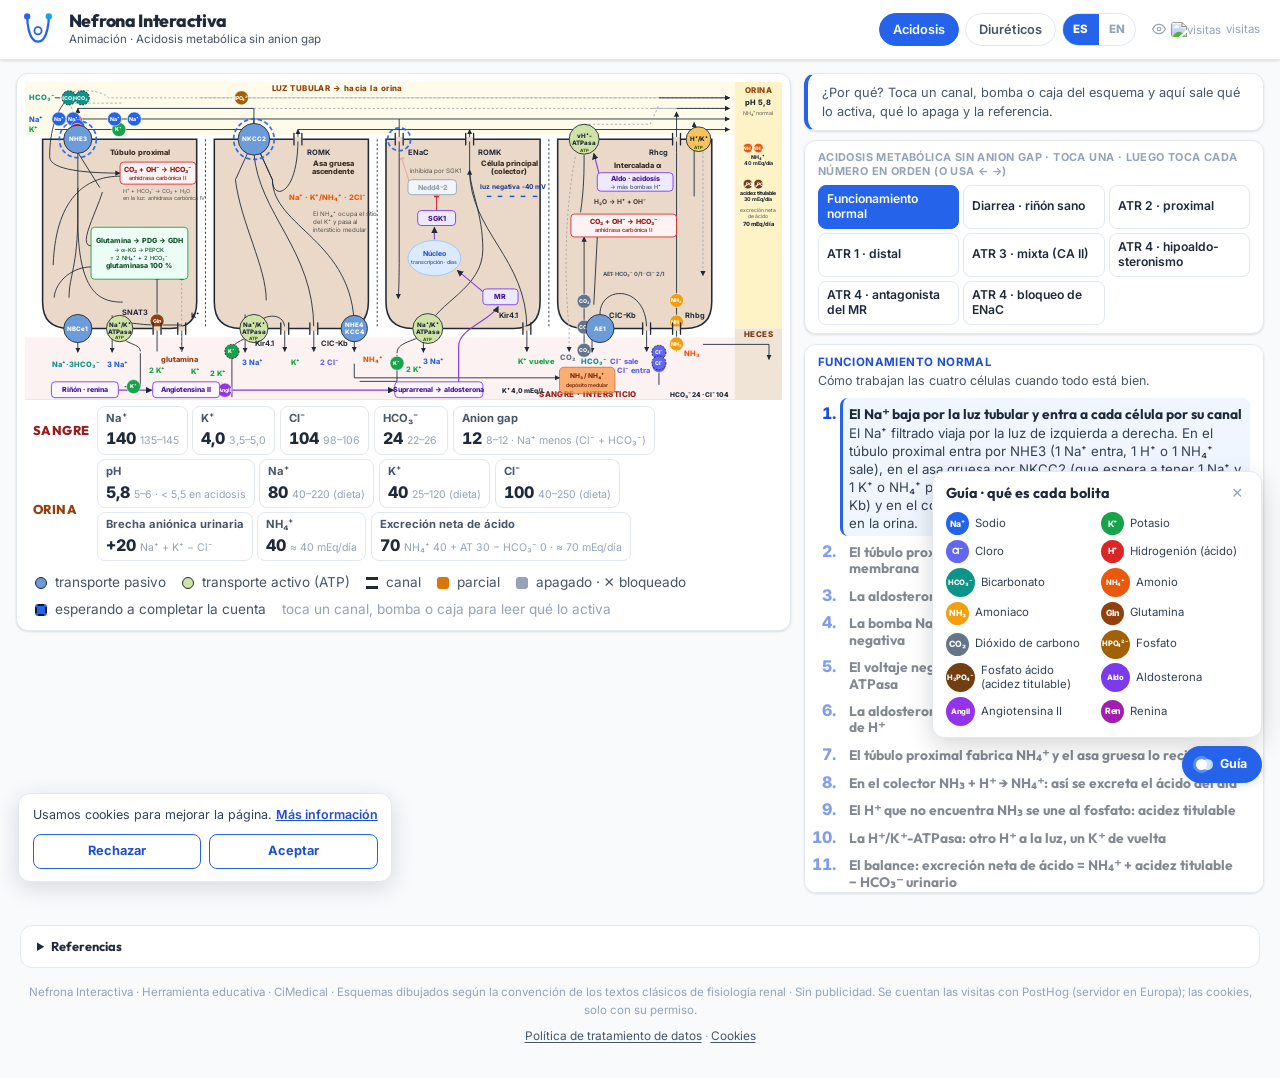
==== commit a42f0972: "Acidosis: el adelanto de cada célula va a ciegas (0,7 s menos por célula en la vista lado a lado) Co" ====
--- a/index.html
+++ b/index.html
@@ -120,14 +120,14 @@
 
 <script src="js/i18n.js?v=19"></script>
 <script src="js/analitica.js?v=18"></script>
-<script src="js/particulas.js?v=18"></script>
+<script src="js/particulas.js?v=19"></script>
 <script src="js/leyenda.js?v=18"></script>
 <script src="js/refs.js?v=18"></script>
 <script src="js/nefron-fila.js?v=20"></script>
 <script src="js/atr.js?v=20"></script>
 <script src="js/acidosis-en.js?v=20"></script>
 <script src="js/acidosis-i18n.js?v=20"></script>
-<script src="js/acidosis-comparar.js?v=21"></script>
+<script src="js/acidosis-comparar.js?v=22"></script>
 <script>
   // Referencias de las bolitas, flotante, visible mientras corre la animación
   NI.leyenda.crear({ iones: ['na','k','cl','h','hco3','nh4','nh3','gln','co2','hpo4','h2po4','aldo','angii','renina'] });
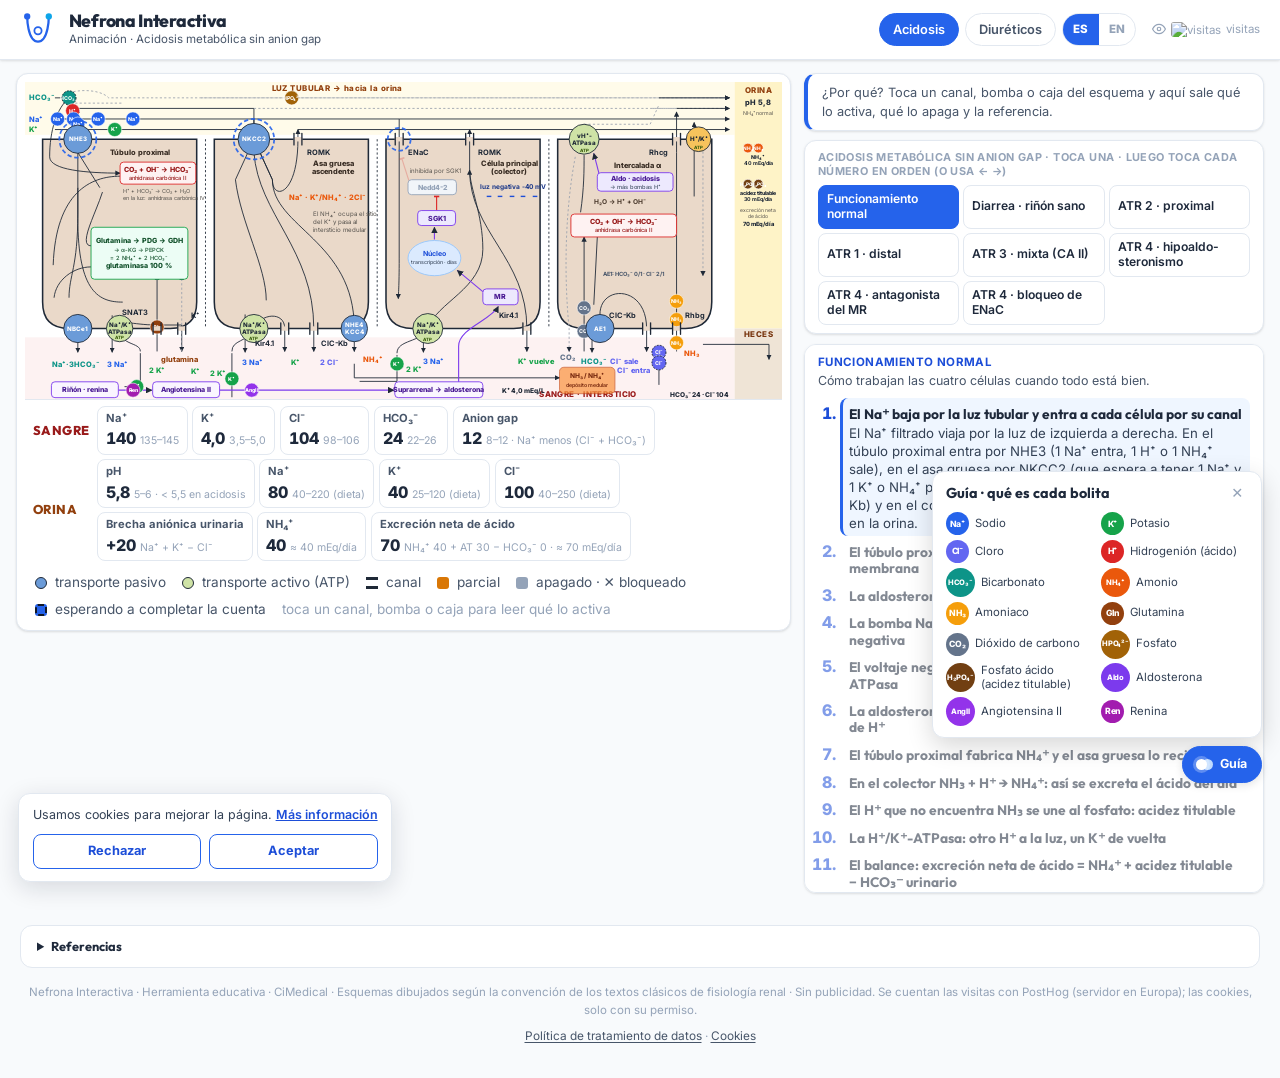
==== commit 9aaf28ca: "Acidosis: el resaltado de la vista lado a lado también se ve en Safari (anillo naranja) Co-Authored-" ====
--- a/index.html
+++ b/index.html
@@ -127,7 +127,7 @@
 <script src="js/atr.js?v=20"></script>
 <script src="js/acidosis-en.js?v=20"></script>
 <script src="js/acidosis-i18n.js?v=20"></script>
-<script src="js/acidosis-comparar.js?v=22"></script>
+<script src="js/acidosis-comparar.js?v=23"></script>
 <script>
   // Referencias de las bolitas, flotante, visible mientras corre la animación
   NI.leyenda.crear({ iones: ['na','k','cl','h','hco3','nh4','nh3','gln','co2','hpo4','h2po4','aldo','angii','renina'] });
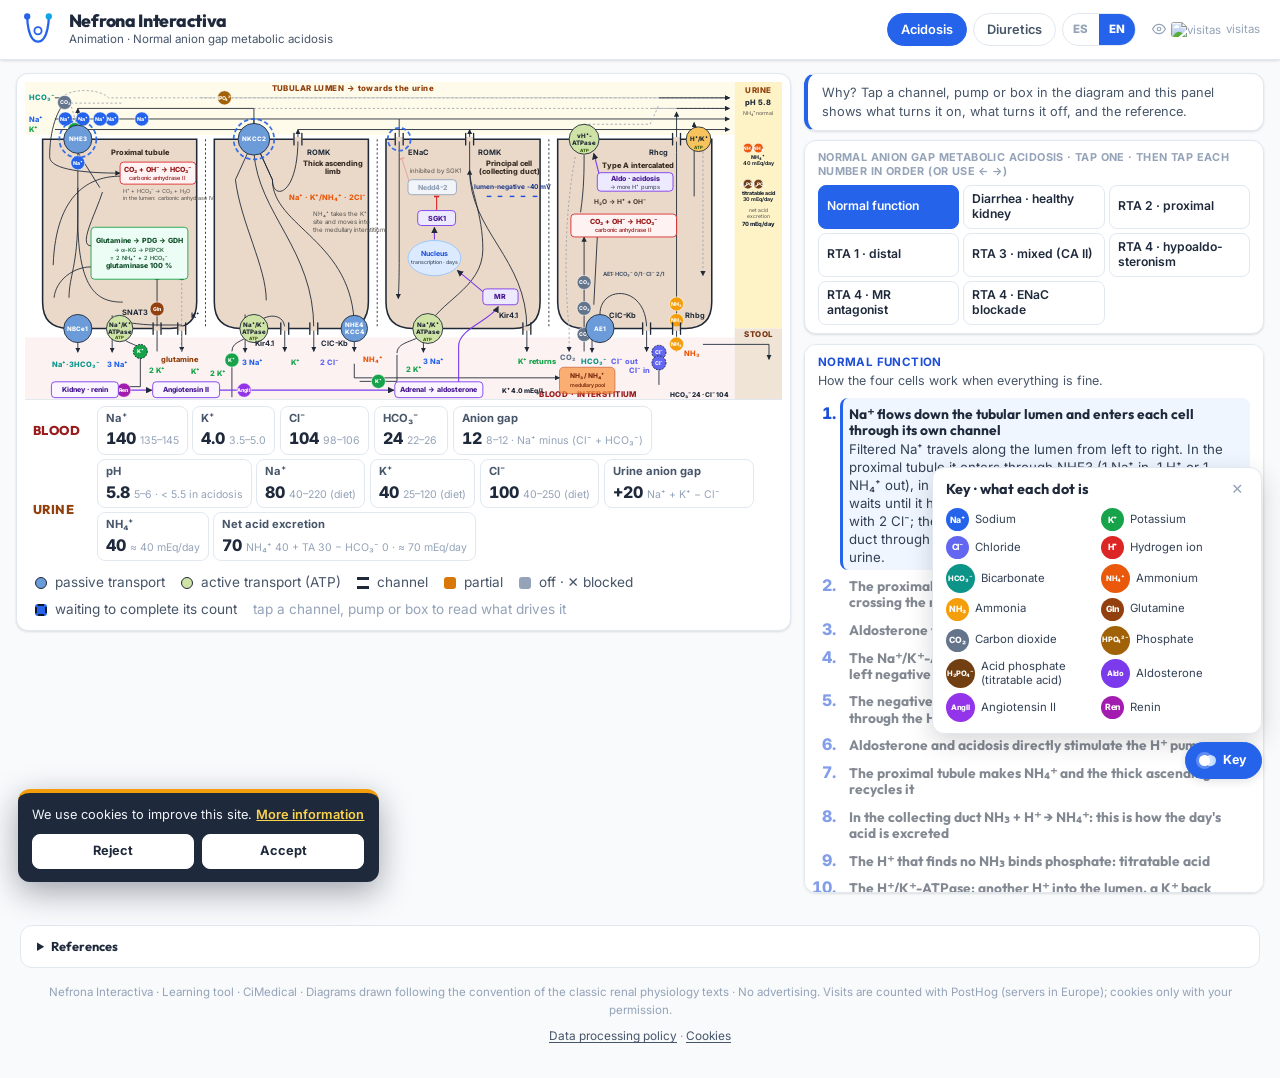
==== commit da617bc4: "Aviso de cookies más visible (fondo oscuro) e idioma inicial según el navegador Co-Authored-By: Clau" ====
--- a/index.html
+++ b/index.html
@@ -8,7 +8,7 @@
   <link rel="preconnect" href="https://fonts.googleapis.com" />
   <link rel="preconnect" href="https://fonts.gstatic.com" crossorigin />
   <link href="https://fonts.googleapis.com/css2?family=Inter:wght@400;500;600;700;800&family=Outfit:wght@500;600;700;800&display=swap" rel="stylesheet" />
-  <link rel="stylesheet" href="style.css?v=21" />
+  <link rel="stylesheet" href="style.css?v=22" />
 </head>
 <body class="pagina-animacion">
 
@@ -118,7 +118,7 @@
     · <a href="#" data-cookies data-i18n="leg.cookies">Cookies</a></p>
 </footer>
 
-<script src="js/i18n.js?v=19"></script>
+<script src="js/i18n.js?v=20"></script>
 <script src="js/analitica.js?v=18"></script>
 <script src="js/particulas.js?v=19"></script>
 <script src="js/leyenda.js?v=18"></script>
--- a/style.css
+++ b/style.css
@@ -661,16 +661,17 @@
 
 /* ── Aviso de cookies (js/analitica.js) ── */
 .ck-aviso { position: fixed; left: 18px; bottom: 18px; z-index: 70; max-width: 380px;
-  background: var(--white); border: 1px solid var(--border); border-radius: var(--radius-lg);
-  box-shadow: 0 6px 24px rgba(15,23,42,.14); padding: .75rem .85rem; font-size: .78rem;
-  color: var(--text); line-height: 1.45; }
+  background: var(--dark); border: 0; border-top: 4px solid #f59e0b; border-radius: var(--radius-lg);
+  box-shadow: 0 10px 32px rgba(15,23,42,.38); padding: .8rem .9rem; font-size: .8rem;
+  color: #f1f5f9; line-height: 1.45; }
 .ck-aviso[hidden] { display: none; }
-.ck-texto a { color: var(--primary-dark); font-weight: 600; }
+.ck-texto a { color: #fcd34d; font-weight: 600; }
 .ck-botones { display: flex; gap: .5rem; margin-top: .6rem; }
 .ck-btn { flex: 1; font: inherit; font-size: .8rem; font-weight: 700; padding: .45rem .6rem;
-  border-radius: var(--radius-md); cursor: pointer; border: 1.5px solid var(--primary);
-  background: var(--white); color: var(--primary-dark); }
-.ck-btn:hover { background: var(--primary-light); }
+  border-radius: var(--radius-md); cursor: pointer; border: 1.5px solid #fff;
+  background: #fff; color: var(--dark); }
+/* los dos botones pesan igual: aceptar no se destaca sobre rechazar */
+.ck-btn:hover { background: #fde68a; border-color: #fde68a; }
 body.con-aviso .ley-flota { bottom: calc(var(--aviso-h, 0px) + 28px); }
 @media (max-width: 640px) {
   .ck-aviso { left: 8px; right: 8px; bottom: 8px; max-width: none; padding: .55rem .7rem; font-size: .72rem; }
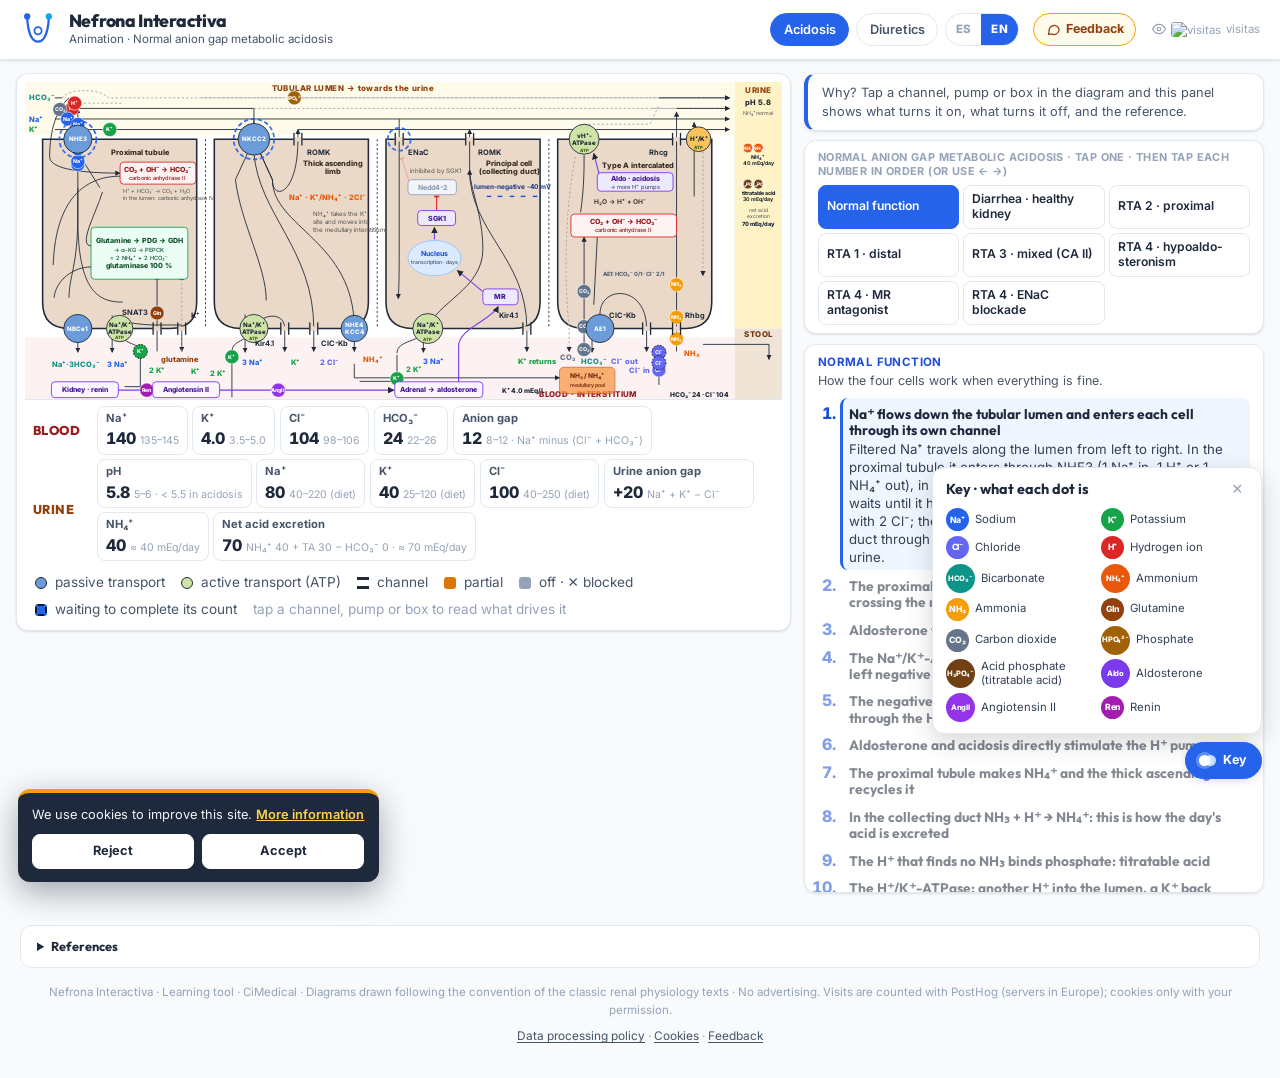
==== commit 7953d7c4: "Buzón de sugerencias (se guarda en PostHog) y política de privacidad actualizada Co-Authored-By: Cla" ====
--- a/index.html
+++ b/index.html
@@ -8,7 +8,7 @@
   <link rel="preconnect" href="https://fonts.googleapis.com" />
   <link rel="preconnect" href="https://fonts.gstatic.com" crossorigin />
   <link href="https://fonts.googleapis.com/css2?family=Inter:wght@400;500;600;700;800&family=Outfit:wght@500;600;700;800&display=swap" rel="stylesheet" />
-  <link rel="stylesheet" href="style.css?v=22" />
+  <link rel="stylesheet" href="style.css?v=23" />
 </head>
 <body class="pagina-animacion">
 
@@ -115,11 +115,13 @@
   </details>
   <p class="footer-firma" data-i18n="ac.pie">Nefrona Interactiva · Herramienta educativa · CiMedical · Esquemas dibujados según la convención de los textos clásicos de fisiología renal · Sin publicidad. Se cuentan las visitas con PostHog (servidor en Europa); las cookies, solo con su permiso.</p>
   <p class="pie-legal"><a href="privacidad.html" data-i18n="leg.privacidad">Política de tratamiento de datos</a>
-    · <a href="#" data-cookies data-i18n="leg.cookies">Cookies</a></p>
+    · <a href="#" data-cookies data-i18n="leg.cookies">Cookies</a>
+    · <a href="#" data-buzon data-i18n="bz.boton">Sugerencias</a></p>
 </footer>
 
 <script src="js/i18n.js?v=20"></script>
 <script src="js/analitica.js?v=18"></script>
+<script src="js/buzon.js?v=2"></script>
 <script src="js/particulas.js?v=19"></script>
 <script src="js/leyenda.js?v=18"></script>
 <script src="js/refs.js?v=18"></script>
--- a/style.css
+++ b/style.css
@@ -775,3 +775,39 @@
   .cmp-check { margin-left: 0; width: 100%; }
   .cmp-botones .atr-btn { flex: 1 1 45%; }
 }
+
+/* ── Buzón de sugerencias (js/buzon.js) ── */
+.bz-boton { display: inline-flex; align-items: center; gap: .35rem; font: inherit; font-size: .78rem; font-weight: 700;
+  padding: .38rem .7rem; border-radius: 999px; border: 1.5px solid #f59e0b; background: #fffbeb; color: #92400e;
+  cursor: pointer; white-space: nowrap; margin-left: .5rem; }
+.bz-boton:hover { background: #fef3c7; }
+.bz-fondo { position: fixed; inset: 0; z-index: 90; background: rgba(15,23,42,.55); display: flex; align-items: center;
+  justify-content: center; padding: 1rem; }
+.bz-fondo[hidden] { display: none; }
+body.bz-abierto { overflow: hidden; }
+.bz-caja { position: relative; width: min(460px, 100%); max-height: calc(100vh - 2rem); overflow-y: auto; background: var(--white);
+  border-radius: var(--radius-lg); border-top: 5px solid #f59e0b; box-shadow: 0 16px 48px rgba(15,23,42,.35);
+  padding: 1.1rem 1.2rem 1.2rem; }
+.bz-caja h2 { font: 800 1.15rem 'Outfit', sans-serif; color: var(--dark); margin: 0 2rem .35rem 0; }
+.bz-x { position: absolute; top: .7rem; right: .8rem; width: 30px; height: 30px; border-radius: 999px; border: 1px solid var(--border);
+  background: var(--white); color: var(--text-secondary); font: inherit; font-weight: 700; cursor: pointer; }
+.bz-intro { font-size: .86rem; color: var(--text-secondary); margin: 0 0 .7rem; line-height: 1.45; }
+.bz-caja label { display: block; font-size: .78rem; font-weight: 700; color: var(--dark); margin: .6rem 0 .25rem; }
+.bz-caja textarea, .bz-caja input { width: 100%; box-sizing: border-box; font: inherit; font-size: 1rem; color: var(--text);
+  border: 1.5px solid var(--border); border-radius: var(--radius-md); padding: .55rem .65rem; background: var(--white); }
+.bz-caja textarea { resize: vertical; min-height: 110px; }
+.bz-caja textarea:focus, .bz-caja input:focus { outline: none; border-color: var(--primary); box-shadow: 0 0 0 3px var(--primary-mid); }
+.bz-aviso { font-size: .8rem; color: #b91c1c; background: #fef2f2; border-radius: var(--radius-md); padding: .45rem .6rem; margin: .6rem 0 0; }
+.bz-nota { font-size: .72rem; color: var(--text-muted); margin: .6rem 0 0; }
+.bz-nota a { color: var(--primary-dark); }
+.bz-botones { display: flex; gap: .5rem; justify-content: flex-end; margin-top: .9rem; }
+.bz-btn { font: inherit; font-size: .85rem; font-weight: 700; padding: .5rem 1rem; border-radius: var(--radius-md); cursor: pointer;
+  border: 1.5px solid var(--border); background: var(--white); color: var(--text); }
+.bz-btn.bz-principal { background: var(--primary); border-color: var(--primary); color: var(--white); }
+.bz-btn.bz-principal:hover { background: var(--primary-dark); }
+.bz-gracias { font-size: .95rem; color: var(--dark); margin: .6rem 0 0; }
+@media (max-width: 640px) {
+  .bz-boton { margin-left: 0; padding: .38rem .6rem; }
+  .bz-fondo { align-items: flex-end; padding: 0; }
+  .bz-caja { width: 100%; border-radius: var(--radius-lg) var(--radius-lg) 0 0; max-height: 92vh; }
+}
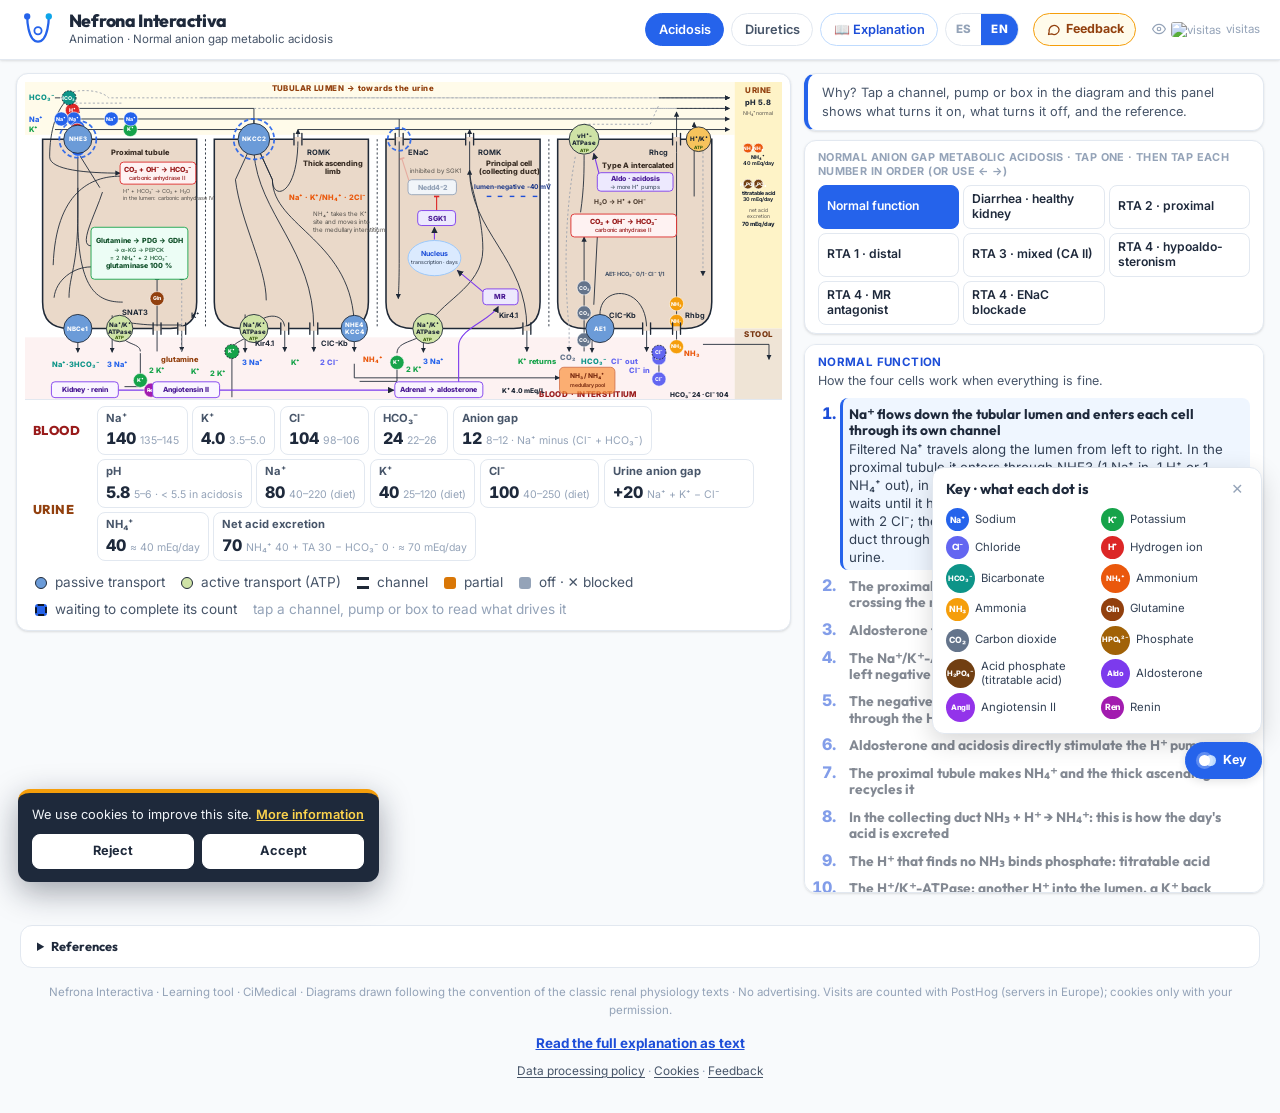
==== commit 181301b8: "SEO y lectura por IA: guías en texto (ES/EN), robots, sitemap, llms.txt, datos estructurados y botón" ====
--- a/index.html
+++ b/index.html
@@ -3,12 +3,26 @@
 <head>
   <meta charset="UTF-8" />
   <meta name="viewport" content="width=device-width, initial-scale=1.0" />
-  <title>Nefrona Interactiva — Acidosis metabólica sin anion gap</title>
+  <title>Nefrona Interactiva — Acidosis tubular renal animada (acidosis metabólica sin anion gap)</title>
   <meta name="description" content="Animación educativa: las cuatro células del nefrón de proximal a distal, los iones viajando por sus canales, y qué se daña (y en qué orden) en cada acidosis tubular renal: tipos 1, 2, 3 y 4, con la célula normal junto a la enferma." />
+  <link rel="canonical" href="https://nefrona-interactiva.com/" />
+  <meta property="og:type" content="website" />
+  <meta property="og:site_name" content="Nefrona Interactiva" />
+  <meta property="og:title" content="Nefrona Interactiva — Acidosis tubular renal animada (acidosis metabólica sin anion gap)" />
+  <meta property="og:description" content="Animación educativa: las cuatro células del nefrón de proximal a distal, los iones viajando por sus canales, y qué se daña (y en qué orden) en cada acidosis tubular renal: tipos 1, 2, 3 y 4, con la célula normal junto a la enferma." />
+  <meta property="og:url" content="https://nefrona-interactiva.com/" />
+  <meta property="og:locale" content="es_CO" />
+  <meta property="og:locale:alternate" content="en_US" />
+  <meta property="og:image" content="https://nefrona-interactiva.com/img/og.png" />
+  <meta property="og:image:width" content="1200" />
+  <meta property="og:image:height" content="630" />
+  <meta name="twitter:card" content="summary_large_image" />
+  <link rel="icon" href="img/icono.svg" type="image/svg+xml" />
+  <script type="application/ld+json">[{"@context": "https://schema.org", "@type": "WebSite", "@id": "https://nefrona-interactiva.com/#sitio", "name": "Nefrona Interactiva", "url": "https://nefrona-interactiva.com/", "inLanguage": ["es", "en"], "description": "Animaciones educativas de fisiología renal: acidosis tubular renal y diuréticos, canal por canal.", "author": {"@type": "Person", "name": "Juan José Jaller", "jobTitle": "Médico nefrólogo", "url": "https://www.instagram.com/kidneyedu/"}}, {"@context": "https://schema.org", "@type": ["WebApplication", "LearningResource"], "name": "Nefrona Interactiva: acidosis tubular renal animada", "url": "https://nefrona-interactiva.com/", "description": "Animación educativa: las cuatro células del nefrón de proximal a distal, los iones viajando por sus canales, y qué se daña (y en qué orden) en cada acidosis tubular renal: tipos 1, 2, 3 y 4, con la célula normal junto a la enferma.", "inLanguage": ["es", "en"], "applicationCategory": "EducationalApplication", "operatingSystem": "Any", "isAccessibleForFree": true, "offers": {"@type": "Offer", "price": "0", "priceCurrency": "USD"}, "learningResourceType": "Animación interactiva", "educationalLevel": "Estudiantes de medicina, residentes y médicos", "audience": {"@type": "MedicalAudience", "audienceType": "Clinician"}, "about": [{"@type": "MedicalCondition", "name": "Acidosis tubular renal", "alternateName": "Renal tubular acidosis"}, {"@type": "MedicalCondition", "name": "Acidosis metabólica sin anion gap", "alternateName": "Normal anion gap metabolic acidosis"}], "author": {"@type": "Person", "name": "Juan José Jaller", "jobTitle": "Médico nefrólogo", "url": "https://www.instagram.com/kidneyedu/"}, "isPartOf": {"@id": "https://nefrona-interactiva.com/#sitio"}, "image": "https://nefrona-interactiva.com/img/og.png", "subjectOf": [{"@type": "WebPage", "url": "https://nefrona-interactiva.com/acidosis-tubular-renal.html", "inLanguage": "es"}, {"@type": "WebPage", "url": "https://nefrona-interactiva.com/renal-tubular-acidosis.html", "inLanguage": "en"}]}]</script>
   <link rel="preconnect" href="https://fonts.googleapis.com" />
   <link rel="preconnect" href="https://fonts.gstatic.com" crossorigin />
   <link href="https://fonts.googleapis.com/css2?family=Inter:wght@400;500;600;700;800&family=Outfit:wght@500;600;700;800&display=swap" rel="stylesheet" />
-  <link rel="stylesheet" href="style.css?v=23" />
+  <link rel="stylesheet" href="style.css?v=24" />
 </head>
 <body class="pagina-animacion">
 
@@ -21,13 +35,14 @@
         <circle cx="20" cy="22" r="4" fill="#fff" stroke="#2563eb" stroke-width="2"/>
       </svg>
       <div>
-        <div class="logo-title">Nefrona Interactiva</div>
-        <div class="logo-sub" data-i18n="ac.logosub">Animación · Acidosis metabólica sin anion gap</div>
+        <h1 class="logo-h1"><span class="logo-title">Nefrona Interactiva</span>
+        <span class="logo-sub" data-i18n="ac.logosub">Animación · Acidosis metabólica sin anion gap</span></h1>
       </div>
     </div>
     <nav class="header-right nav">
       <a class="nav-link activo" href="index.html" data-i18n="nav.acidosis">Acidosis</a>
       <a class="nav-link" href="diureticos.html" data-i18n="nav.diureticos">Diuréticos</a>
+      <a class="nav-link nav-expl" href="acidosis-tubular-renal.html" data-i18n="ac.expl" data-i18n-href="ac.guiaUrl">Explicación</a>
       <div class="lang-switch" id="dm-lang" role="group" data-i18n-title="lang.titulo" title="Idioma / Language">
         <button type="button" data-lang="es">ES</button>
         <button type="button" data-lang="en">EN</button>
@@ -99,7 +114,7 @@
     </div>
   </section>
   <section class="card cmp-cab">
-    <h1 id="cmp-nombre">—</h1>
+    <h2 id="cmp-nombre">—</h2>
     <p id="cmp-causas"></p>
     <p class="cmp-toca" data-i18n="ac.tocaCanal">toca un canal, bomba o caja para leer qué lo activa</p>
   </section>
@@ -114,12 +129,13 @@
     <ol id="lista-refs"></ol>
   </details>
   <p class="footer-firma" data-i18n="ac.pie">Nefrona Interactiva · Herramienta educativa · CiMedical · Esquemas dibujados según la convención de los textos clásicos de fisiología renal · Sin publicidad. Se cuentan las visitas con PostHog (servidor en Europa); las cookies, solo con su permiso.</p>
+  <p class="pie-guia"><a href="acidosis-tubular-renal.html" data-i18n="ac.guia" data-i18n-href="ac.guiaUrl">Leer toda la explicación en texto</a></p>
   <p class="pie-legal"><a href="privacidad.html" data-i18n="leg.privacidad">Política de tratamiento de datos</a>
     · <a href="#" data-cookies data-i18n="leg.cookies">Cookies</a>
     · <a href="#" data-buzon data-i18n="bz.boton">Sugerencias</a></p>
 </footer>
 
-<script src="js/i18n.js?v=20"></script>
+<script src="js/i18n.js?v=21"></script>
 <script src="js/analitica.js?v=18"></script>
 <script src="js/buzon.js?v=2"></script>
 <script src="js/particulas.js?v=19"></script>
@@ -128,8 +144,8 @@
 <script src="js/nefron-fila.js?v=20"></script>
 <script src="js/atr.js?v=20"></script>
 <script src="js/acidosis-en.js?v=20"></script>
-<script src="js/acidosis-i18n.js?v=20"></script>
-<script src="js/acidosis-comparar.js?v=23"></script>
+<script src="js/acidosis-i18n.js?v=21"></script>
+<script src="js/acidosis-comparar.js?v=24"></script>
 <script>
   // Referencias de las bolitas, flotante, visible mientras corre la animación
   NI.leyenda.crear({ iones: ['na','k','cl','h','hco3','nh4','nh3','gln','co2','hpo4','h2po4','aldo','angii','renina'] });
--- a/style.css
+++ b/style.css
@@ -811,3 +811,34 @@
   .bz-fondo { align-items: flex-end; padding: 0; }
   .bz-caja { width: 100%; border-radius: var(--radius-lg) var(--radius-lg) 0 0; max-height: 92vh; }
 }
+
+/* ============================================================
+   Guías en texto (acidosis-tubular-renal.html / renal-tubular-acidosis.html) y título de cabecera
+   ============================================================ */
+.logo-h1 { font: inherit; display: flex; flex-direction: column; }
+a.logo { text-decoration: none; }
+.cmp-cab h2 { font: 800 1.25rem 'Outfit', sans-serif; margin: 0 0 .2rem; color: var(--dark); }
+.pie-guia { text-align: center; font-size: .84rem; margin-top: .9rem; }
+.pie-guia a { color: var(--primary-dark); font-weight: 700; }
+.lang-switch a.gt-lang { font-size: .72rem; font-weight: 800; letter-spacing: .4px; padding: .36rem .62rem;
+  color: var(--text-muted); text-decoration: none; }
+.lang-switch a.gt-lang.activo { background: var(--primary); color: var(--white); }
+.gt section { margin-top: 1.6rem; padding-top: 1rem; border-top: 1px solid var(--border); scroll-margin-top: 4.5rem; }
+.gt section > h2 { font-size: 1.25rem; margin-top: 0; }
+.gt h3 { font: 700 .95rem 'Outfit', sans-serif; color: var(--dark); margin: .2rem 0 .15rem; }
+.gt-causas { font-style: italic; color: var(--text-secondary); }
+.gt-pasos { padding-left: 1.4rem; margin: .6rem 0; }
+.gt-pasos > li { margin-bottom: .8rem; }
+.gt-pasos > li::marker { font-weight: 800; color: var(--primary-dark); }
+.gt-ver a { font-weight: 700; }
+.gt-aviso { margin-top: .5rem; font-size: .8rem !important; color: var(--text-muted) !important; }
+.gt-indice { margin-top: 1rem; padding: .8rem 1rem; background: var(--bg); border: 1px solid var(--border); border-radius: var(--radius-lg); }
+.gt-indice h2 { margin-top: 0; }
+.gt-indice ol { padding-left: 1.3rem; }
+.gt-pieza { margin: .7rem 0; scroll-margin-top: 4.5rem; }
+.gt-cita { font-size: .8em; white-space: nowrap; }
+.gt-refs { padding-left: 1.8rem; }
+.gt-refs li { font-size: .82rem !important; margin-bottom: .35rem; scroll-margin-top: 4.5rem; overflow-wrap: anywhere; }
+.nav-link.nav-expl { border-color: var(--primary-mid); color: var(--primary-dark); }
+.nav-link.nav-expl::before { content: "📖 "; }
+.nav-link.nav-expl.activo { color: var(--white); }
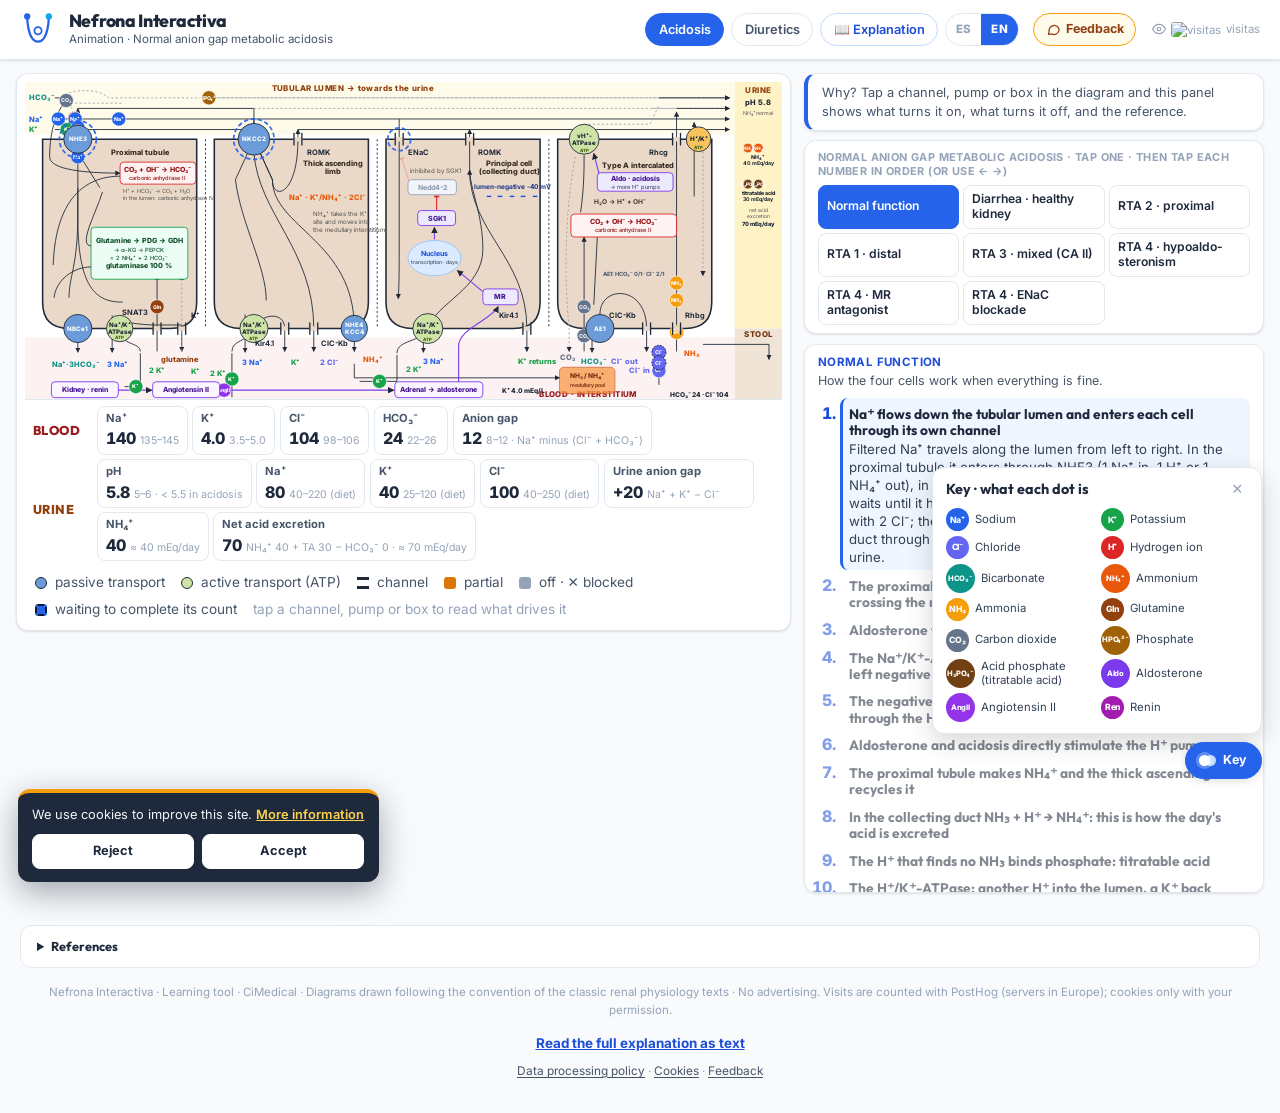
==== commit 439218f3: "Etiqueta de verificación de Google Search Console Co-Authored-By: Claude Fable 5.2 <noreply@anthropi" ====
--- a/index.html
+++ b/index.html
@@ -6,6 +6,7 @@
   <title>Nefrona Interactiva — Acidosis tubular renal animada (acidosis metabólica sin anion gap)</title>
   <meta name="description" content="Animación educativa: las cuatro células del nefrón de proximal a distal, los iones viajando por sus canales, y qué se daña (y en qué orden) en cada acidosis tubular renal: tipos 1, 2, 3 y 4, con la célula normal junto a la enferma." />
   <link rel="canonical" href="https://nefrona-interactiva.com/" />
+  <meta name="google-site-verification" content="29AWNW8KzKMs9lM2U-EY6yQjp97q97gIap98JwJYbDw" />
   <meta property="og:type" content="website" />
   <meta property="og:site_name" content="Nefrona Interactiva" />
   <meta property="og:title" content="Nefrona Interactiva — Acidosis tubular renal animada (acidosis metabólica sin anion gap)" />
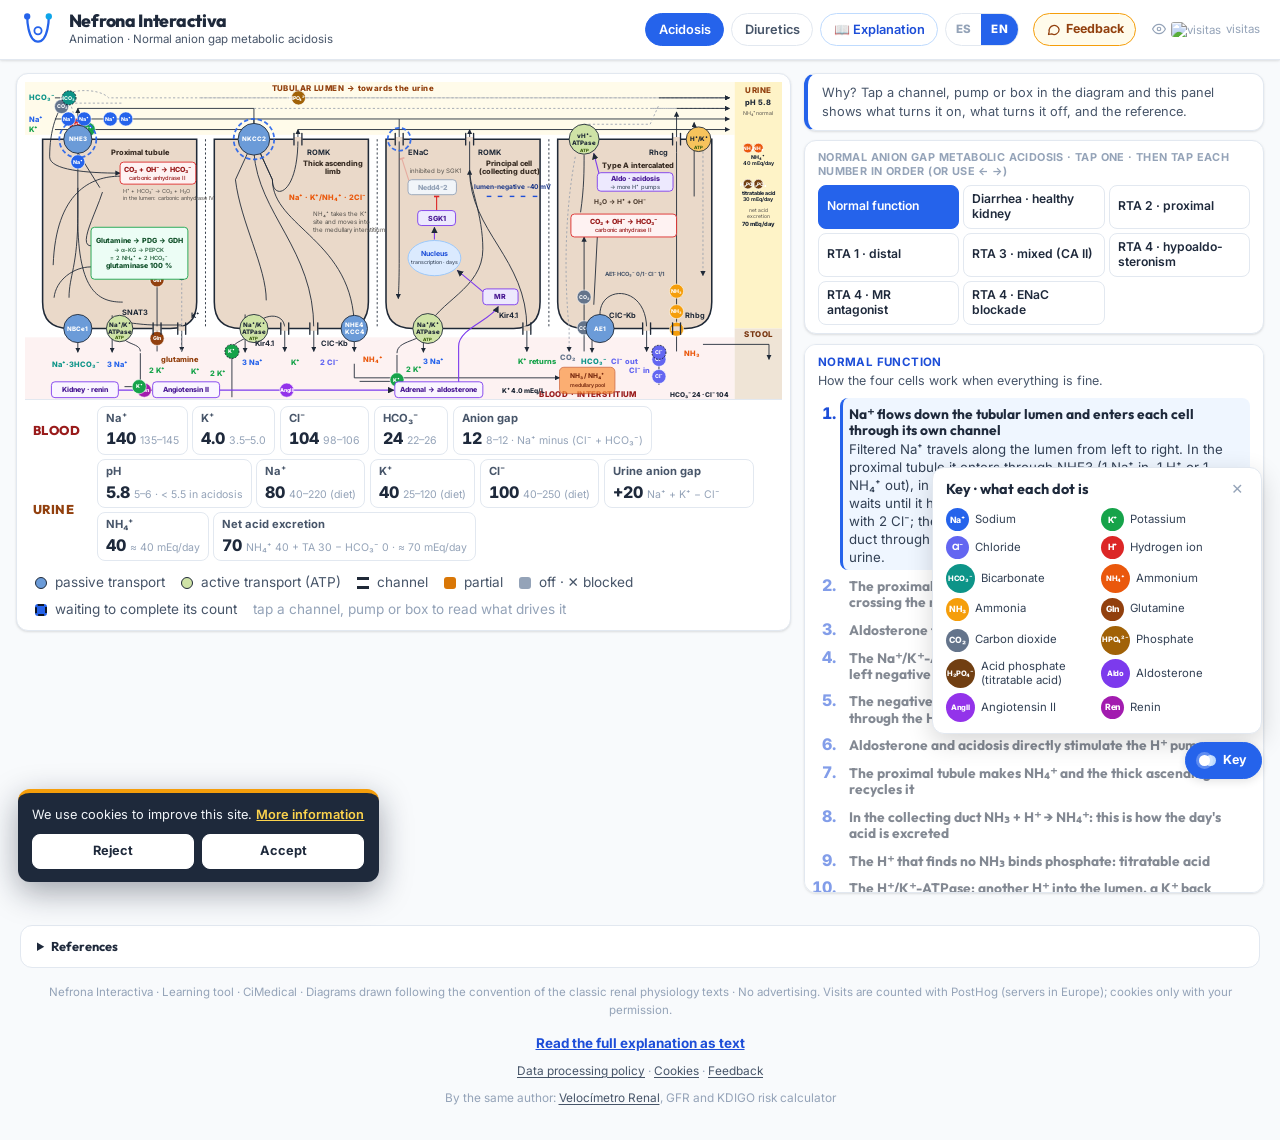
==== commit 0da3535e: "Enlace al Velocímetro Renal (mismo autor) en el pie, las guías y llms.txt Co-Authored-By: Claude Fab" ====
--- a/index.html
+++ b/index.html
@@ -134,9 +134,10 @@
   <p class="pie-legal"><a href="privacidad.html" data-i18n="leg.privacidad">Política de tratamiento de datos</a>
     · <a href="#" data-cookies data-i18n="leg.cookies">Cookies</a>
     · <a href="#" data-buzon data-i18n="bz.boton">Sugerencias</a></p>
+  <p class="pie-legal"><span data-i18n="leg.autor">Del mismo autor:</span> <a href="https://velocimetrorenal.com/?lang=es" data-i18n="leg.hermana" data-i18n-href="leg.hermanaUrl">Velocímetro Renal</a><span data-i18n="leg.hermanaQue">, calculadora de TFG y riesgo KDIGO</span></p>
 </footer>
 
-<script src="js/i18n.js?v=21"></script>
+<script src="js/i18n.js?v=22"></script>
 <script src="js/analitica.js?v=18"></script>
 <script src="js/buzon.js?v=2"></script>
 <script src="js/particulas.js?v=19"></script>
